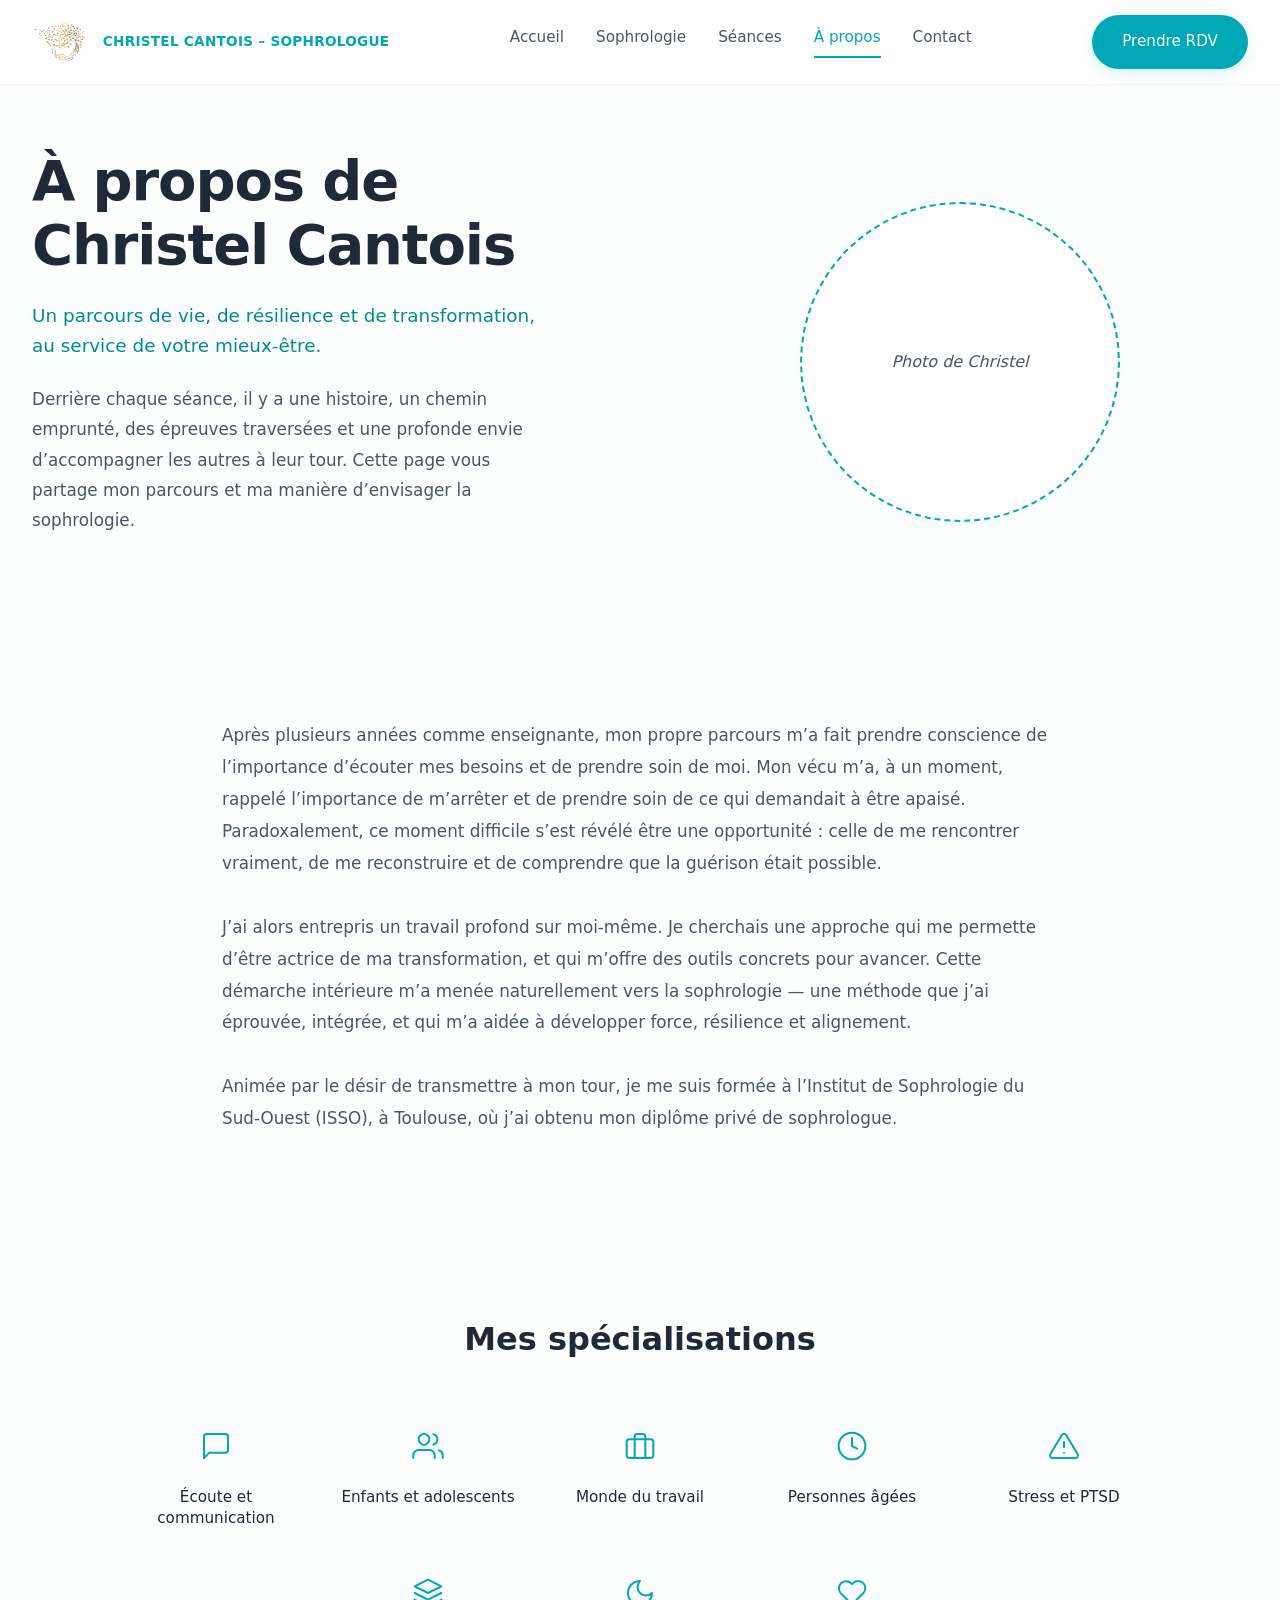
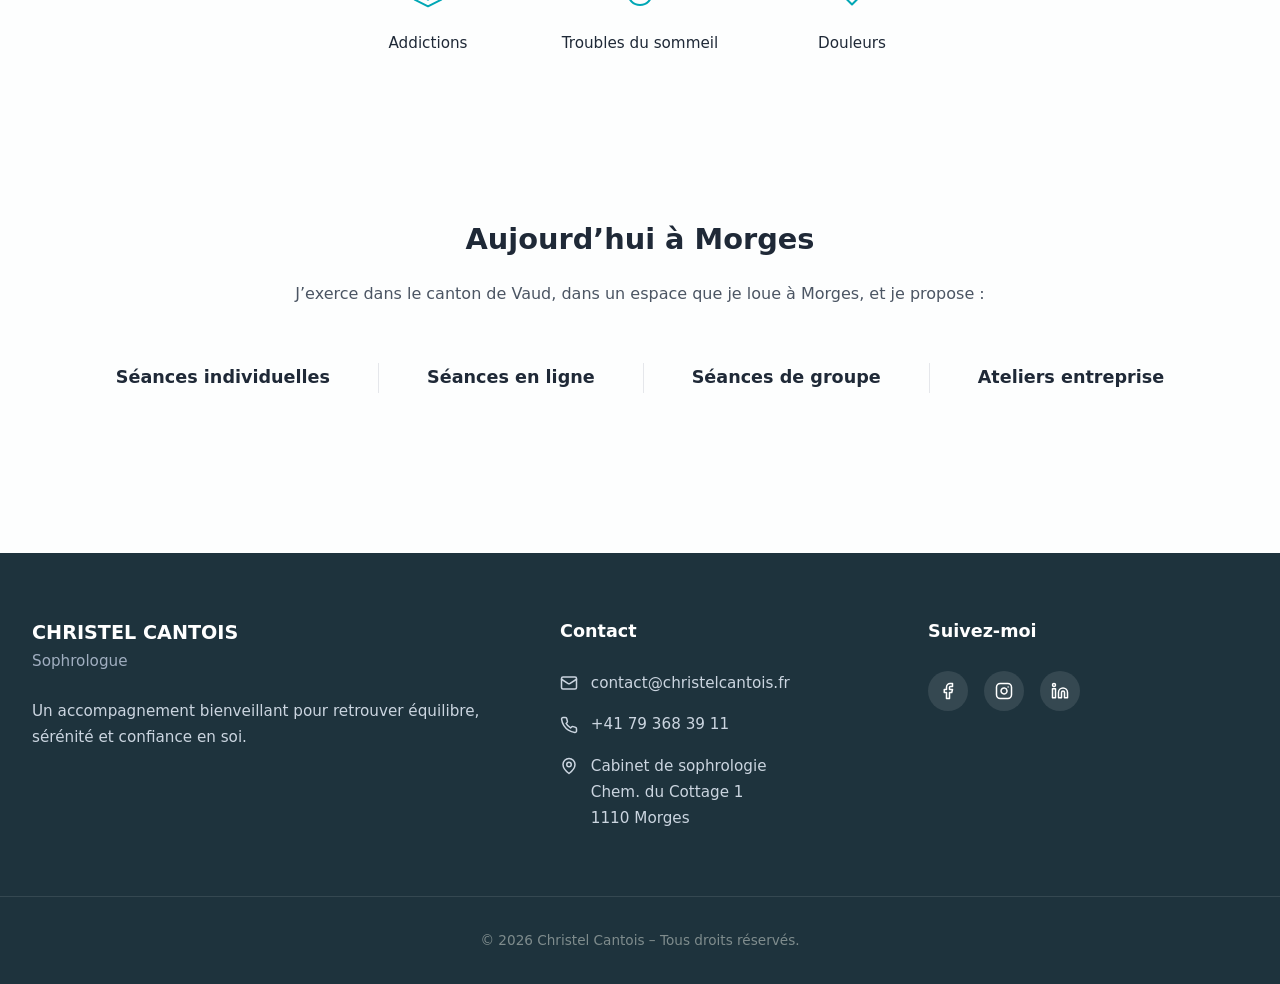
==== a-propos.html @ 63d5b056 "Refactoring for push to prod" ====
<!DOCTYPE html>
<html lang="fr">
<head>
    <meta charset="UTF-8">
    <title>À propos – Christel Cantois, sophrologue à Morges</title>
    <meta name="viewport" content="width=device-width, initial-scale=1.0">
    <link rel="stylesheet" href="assets/css/style.css">
    <style>
        /* Styles pour centrer les icônes des spécialités */
        .specs-container {
            display: flex;
            flex-wrap: wrap;
            justify-content: center;
            gap: 3rem 2rem;
            max-width: 1100px;
            margin: 0 auto;
        }
        .spec-item {
            flex: 0 1 180px;
            text-align: center;
            display: flex;
            flex-direction: column;
            align-items: center;
        }
        .spec-icon {
            color: var(--color-primary);
            margin-bottom: 1rem;
        }
        .spec-text {
            font-weight: 500;
            font-size: 0.95rem;
            line-height: 1.4;
            color: var(--color-text-dark);
        }
    </style>
</head>
<body>
    <header class="site-header">
        <div class="container header-inner">
            <a href="index.html" class="logo">
                <img src="assets/img/png2.png" alt="Logo Christel Cantois">
                <span>Christel Cantois – Sophrologue</span>
            </a>
            
            <nav class="main-nav">
                <a href="index.html" class="nav-link">Accueil</a>
                <a href="sophrologie.html" class="nav-link">Sophrologie</a>
                <a href="seances.html" class="nav-link">Séances</a>
                <a href="a-propos.html" class="nav-link active">À propos</a>
                <a href="contact.html" class="nav-link">Contact</a>
            </nav>

            <a href="contact.html" class="btn btn-primary">Prendre RDV</a>
        </div>
    </header>

    <main>
        <section class="section" style="padding-top: 4rem; padding-bottom: 3rem;">
            <div class="container" style="display: grid; grid-template-columns: repeat(auto-fit, minmax(350px, 1fr)); gap: 4rem; align-items: center;">
                <div class="hero-text">
                    <h1 style="font-size: 3.5rem; margin-bottom: 1.5rem; line-height: 1.15;">À propos de<br>Christel Cantois</h1>
                    <p style="font-size: 1.15rem; color: var(--color-primary-dark); font-weight: 500; line-height: 1.6; margin-bottom: 1.5rem;">
                        Un parcours de vie, de résilience et de transformation, au service de votre mieux-être.
                    </p>
                    <p style="font-size: 1.05rem; color: var(--color-text-body); line-height: 1.8;">
                        Derrière chaque séance, il y a une histoire, un chemin emprunté, des épreuves traversées et une profonde envie d’accompagner les autres à leur tour. Cette page vous partage mon parcours et ma manière d’envisager la sophrologie.
                    </p>
                </div>
                <div style="display: flex; justify-content: center;">
                    <div style="width: 320px; height: 320px; border-radius: 50%; background-color: var(--color-surface); border: 2px dashed var(--color-primary); display: flex; align-items: center; justify-content: center; color: var(--color-text-body); box-shadow: var(--shadow-sm);">
                        <em>Photo de Christel</em>
                    </div>
                </div>
            </div>
        </section>

        <section class="section section-soft">
            <div class="container" style="max-width: 900px;">
                <div style="font-size: 1.05rem; line-height: 1.9; color: var(--color-text-body);">
                    <p style="margin-bottom: 2rem;">
                        Après plusieurs années comme enseignante, mon propre parcours m’a fait prendre conscience de l’importance d’écouter mes besoins et de prendre soin de moi. Mon vécu m’a, à un moment, rappelé l’importance de m’arrêter et de prendre soin de ce qui demandait à être apaisé. Paradoxalement, ce moment difficile s’est révélé être une opportunité : celle de me rencontrer vraiment, de me reconstruire et de comprendre que la guérison était possible.
                    </p>
                    <p style="margin-bottom: 2rem;">
                        J’ai alors entrepris un travail profond sur moi-même. Je cherchais une approche qui me permette d’être actrice de ma transformation, et qui m’offre des outils concrets pour avancer. Cette démarche intérieure m’a menée naturellement vers la sophrologie — une méthode que j’ai éprouvée, intégrée, et qui m’a aidée à développer force, résilience et alignement.
                    </p>
                    <p>
                        Animée par le désir de transmettre à mon tour, je me suis formée à l’Institut de Sophrologie du Sud-Ouest (ISSO), à Toulouse, où j’ai obtenu mon diplôme privé de sophrologue.
                    </p>
                </div>
            </div>
        </section>

        <section class="section">
            <div class="container">
                <h2 style="text-align: center; margin-bottom: 4rem; font-size: 2rem;">Mes spécialisations</h2>
                
                <div class="specs-container">
                    <div class="spec-item">
                        <div class="spec-icon">
                            <svg width="32" height="32" viewBox="0 0 24 24" fill="none" stroke="currentColor" stroke-width="1.5" stroke-linecap="round" stroke-linejoin="round"><path d="M21 15a2 2 0 0 1-2 2H7l-4 4V5a2 2 0 0 1 2-2h14a2 2 0 0 1 2 2z"/></svg>
                        </div>
                        <span class="spec-text">Écoute et communication</span>
                    </div>
                    <div class="spec-item">
                        <div class="spec-icon">
                            <svg width="32" height="32" viewBox="0 0 24 24" fill="none" stroke="currentColor" stroke-width="1.5" stroke-linecap="round" stroke-linejoin="round"><path d="M17 21v-2a4 4 0 0 0-4-4H5a4 4 0 0 0-4 4v2"/><circle cx="9" cy="7" r="4"/><path d="M23 21v-2a4 4 0 0 0-3-3.87"/><path d="M16 3.13a4 4 0 0 1 0 7.75"/></svg>
                        </div>
                        <span class="spec-text">Enfants et adolescents</span>
                    </div>
                    <div class="spec-item">
                        <div class="spec-icon">
                            <svg width="32" height="32" viewBox="0 0 24 24" fill="none" stroke="currentColor" stroke-width="1.5" stroke-linecap="round" stroke-linejoin="round"><rect x="2" y="7" width="20" height="14" rx="2" ry="2"/><path d="M16 21V5a2 2 0 0 0-2-2h-4a2 2 0 0 0-2 2v16"/></svg>
                        </div>
                        <span class="spec-text">Monde du travail</span>
                    </div>
                    <div class="spec-item">
                        <div class="spec-icon">
                            <svg width="32" height="32" viewBox="0 0 24 24" fill="none" stroke="currentColor" stroke-width="1.5" stroke-linecap="round" stroke-linejoin="round"><circle cx="12" cy="12" r="10"/><polyline points="12 6 12 12 16 14"/></svg>
                        </div>
                        <span class="spec-text">Personnes âgées</span>
                    </div>
                    <div class="spec-item">
                        <div class="spec-icon">
                            <svg width="32" height="32" viewBox="0 0 24 24" fill="none" stroke="currentColor" stroke-width="1.5" stroke-linecap="round" stroke-linejoin="round"><path d="M10.29 3.86L1.82 18a2 2 0 0 0 1.71 3h16.94a2 2 0 0 0 1.71-3L13.71 3.86a2 2 0 0 0-3.42 0z"/><line x1="12" y1="9" x2="12" y2="13"/><line x1="12" y1="17" x2="12.01" y2="17"/></svg>
                        </div>
                        <span class="spec-text">Stress et PTSD</span>
                    </div>
                    <div class="spec-item">
                        <div class="spec-icon">
                            <svg width="32" height="32" viewBox="0 0 24 24" fill="none" stroke="currentColor" stroke-width="1.5" stroke-linecap="round" stroke-linejoin="round"><path d="M12 2L2 7l10 5 10-5-10-5z"/><path d="M2 17l10 5 10-5"/><path d="M2 12l10 5 10-5"/></svg>
                        </div>
                        <span class="spec-text">Addictions</span>
                    </div>
                    <div class="spec-item">
                        <div class="spec-icon">
                            <svg width="32" height="32" viewBox="0 0 24 24" fill="none" stroke="currentColor" stroke-width="1.5" stroke-linecap="round" stroke-linejoin="round"><path d="M12 3a6 6 0 0 0 9 9 9 9 0 1 1-9-9Z"/></svg>
                        </div>
                        <span class="spec-text">Troubles du sommeil</span>
                    </div>
                    <div class="spec-item">
                        <div class="spec-icon">
                            <svg width="32" height="32" viewBox="0 0 24 24" fill="none" stroke="currentColor" stroke-width="1.5" stroke-linecap="round" stroke-linejoin="round"><path d="M20.42 4.58a5.4 5.4 0 0 0-7.63 0L12 5.38l-.79-.8a5.4 5.4 0 0 0-7.63 7.63L12 20.59l8.42-8.38a5.4 5.4 0 0 0 0-7.63z"/></svg>
                        </div>
                        <span class="spec-text">Douleurs</span>
                    </div>
                </div>
            </div>
        </section>

        <section class="section section-soft">
            <div class="container" style="text-align: center;">
                <h2 style="margin-bottom: 1rem; font-size: 1.8rem;">Aujourd’hui à Morges</h2>
                <p style="margin-bottom: 3.5rem; color: var(--color-text-body);">
                    J’exerce dans le canton de Vaud, dans un espace que je loue à Morges, et je propose :
                </p>
                
                <div style="display: flex; flex-wrap: wrap; justify-content: center; gap: 2rem 3rem;">
                    <div style="text-align: center;">
                        <h3 style="font-size: 1.1rem; color: var(--color-text-dark); margin: 0;">Séances individuelles</h3>
                    </div>
                    <div style="text-align: center; border-left: 1px solid var(--border-color); padding-left: 3rem;">
                        <h3 style="font-size: 1.1rem; color: var(--color-text-dark); margin: 0;">Séances en ligne</h3>
                    </div>
                    <div style="text-align: center; border-left: 1px solid var(--border-color); padding-left: 3rem;">
                        <h3 style="font-size: 1.1rem; color: var(--color-text-dark); margin: 0;">Séances de groupe</h3>
                    </div>
                    <div style="text-align: center; border-left: 1px solid var(--border-color); padding-left: 3rem;">
                        <h3 style="font-size: 1.1rem; color: var(--color-text-dark); margin: 0;">Ateliers entreprise</h3>
                    </div>
                </div>
            </div>
        </section>
    </main>

    <footer class="site-footer">
        <div class="container footer-inner">
            <div>
                <a href="index.html" class="footer-logo">
                    CHRISTEL CANTOIS
                    <span>Sophrologue</span>
                </a>
                <p style="margin-top: 1.5rem; font-size: 0.95rem;">Un accompagnement bienveillant pour retrouver équilibre, sérénité et confiance en soi.</p>
            </div>
            <div>
                <h4 class="footer-title">Contact</h4>
                <ul class="footer-contact">
                    <li>
                        <svg width="18" height="18" viewBox="0 0 24 24" fill="none" stroke="currentColor" stroke-width="2" stroke-linecap="round" stroke-linejoin="round"><rect width="20" height="16" x="2" y="4" rx="2"/><path d="m22 7-8.97 5.7a1.94 1.94 0 0 1-2.06 0L2 7"/></svg>
                        <span>contact@christelcantois.fr</span>
                    </li>
                    <li>
                        <svg width="18" height="18" viewBox="0 0 24 24" fill="none" stroke="currentColor" stroke-width="2" stroke-linecap="round" stroke-linejoin="round"><path d="M22 16.92v3a2 2 0 0 1-2.18 2 19.79 19.79 0 0 1-8.63-3.07 19.5 19.5 0 0 1-6-6 19.79 19.79 0 0 1-3.07-8.67A2 2 0 0 1 4.11 2h3a2 2 0 0 1 2 1.72 12.84 12.84 0 0 0 .7 2.81 2 2 0 0 1-.45 2.11L8.09 9.91a16 16 0 0 0 6 6l1.27-1.27a2 2 0 0 1 2.11-.45 12.84 12.84 0 0 0 2.81.7A2 2 0 0 1 22 16.92z"/></svg>
                        <span>+41 79 368 39 11</span>
                    </li>
                    <li>
                        <svg width="18" height="18" viewBox="0 0 24 24" fill="none" stroke="currentColor" stroke-width="2" stroke-linecap="round" stroke-linejoin="round"><path d="M20 10c0 6-8 12-8 12s-8-6-8-12a8 8 0 0 1 16 0Z"/><circle cx="12" cy="10" r="3"/></svg>
                        <span>Cabinet de sophrologie<br>Chem. du Cottage 1<br>1110 Morges</span>
                    </li>
                </ul>
            </div>
            <div>
                <h4 class="footer-title">Suivez-moi</h4>
                <div class="social-links">
                    <a href="#"><svg width="18" height="18" viewBox="0 0 24 24" fill="none" stroke="currentColor" stroke-width="2" stroke-linecap="round" stroke-linejoin="round"><path d="M18 2h-3a5 5 0 0 0-5 5v3H7v4h3v8h4v-8h3l1-4h-4V7a1 1 0 0 1 1-1h3z"/></svg></a>
                    <a href="#"><svg width="18" height="18" viewBox="0 0 24 24" fill="none" stroke="currentColor" stroke-width="2" stroke-linecap="round" stroke-linejoin="round"><rect width="20" height="20" x="2" y="2" rx="5" ry="5"/><path d="M16 11.37A4 4 0 1 1 12.63 8 4 4 0 0 1 16 11.37z"/><line x1="17.5" x2="17.51" y1="6.5" y2="6.5"/></svg></a>
                    <a href="#"><svg width="18" height="18" viewBox="0 0 24 24" fill="none" stroke="currentColor" stroke-width="2" stroke-linecap="round" stroke-linejoin="round"><path d="M16 8a6 6 0 0 1 6 6v7h-4v-7a2 2 0 0 0-2-2 2 2 0 0 0-2 2v7h-4v-7a6 6 0 0 1 6-6z"/><rect width="4" height="12" x="2" y="9"/><circle cx="4" cy="4" r="2"/></svg></a>
                </div>
            </div>
        </div>
        <div style="border-top: 1px solid rgba(255,255,255,0.1); padding-top: 2rem; text-align: center; font-size: 0.85rem; color: #7f8c8d;">
            <span>© 2026 Christel Cantois – Tous droits réservés.</span>
        </div>
    </footer>
</body>
</html>
---- assets/css/style.css ----
/* ==========================================================================
   VARIABLES & RESET
   ========================================================================== */
:root {
    --color-bg: #FDFEFE; /* Un blanc avec une infime goutte de cyan (plus fidèle à Figma) */
    --color-surface: #ffffff; /* Fond blanc pur pour les cartes/blocs */
    --color-primary: #00A7B5; 
    --color-primary-dark: #008A96; /* Un peu moins sombre pour un hover plus doux */
    --color-text-dark: #1F2937; /* Gris très foncé pour les titres */
    --color-text-body: #4B5563; /* Gris pour le texte courant */
    --color-footer: #1e333d;
    --border-color: #E5E7EB;
    
    /* Rayons de bordure */
    --radius-lg: 32px; 
    --radius-md: 20px;
    --radius-sm: 12px;
    
    /* OMBRES ADOUCIES (Style Figma) */
    --shadow-sm: 0 2px 8px rgba(0, 0, 0, 0.02);
    --shadow-card: 0 8px 24px rgba(0, 0, 0, 0.03); 
    --shadow-card-hover: 0 16px 32px rgba(0, 0, 0, 0.06);
    --shadow-image: 0 20px 40px rgba(0, 0, 0, 0.08); /* Ombre douce pour l'image */
    --shadow-btn: 0 4px 12px rgba(0, 167, 181, 0.15); /* Ombre très discrète */
    --shadow-btn-hover: 0 6px 16px rgba(0, 167, 181, 0.25);
    
    --font-main: "Nunito", "Poppins", system-ui, sans-serif;
    --transition: 0.25s ease;
}

*, *::before, *::after { box-sizing: border-box; }

body {
    margin: 0;
    font-family: var(--font-main);
    background: var(--color-bg);
    color: var(--color-text-body);
    line-height: 1.7; 
    font-size: 1rem; 
}

.container {
    width: 100%;
    max-width: 1280px; 
    margin: 0 auto;
    padding: 0 2rem;
}

/* Typographie */
h1, h2, h3, h4 { color: var(--color-text-dark); font-weight: 700; margin-top: 0; }
.text-primary { color: var(--color-primary); }

/* Boutons (Ajustés au format Figma) */
.btn {
    display: inline-flex;
    align-items: center;
    justify-content: center;
    padding: 0.75rem 1.75rem; /* Boutons plus fins, format "pilule" */
    border-radius: 9999px;
    font-weight: 500;
    font-size: 0.95rem;
    text-decoration: none;
    transition: var(--transition);
    cursor: pointer;
    border: 2px solid transparent;
}
.btn-primary { 
    background-color: var(--color-primary); 
    color: white; 
    box-shadow: var(--shadow-btn);
}
.btn-primary:hover { 
    background-color: var(--color-primary-dark); 
    transform: translateY(-1px);
    box-shadow: var(--shadow-btn-hover);
}
.btn-outline { 
    background-color: transparent; 
    color: var(--color-primary); 
    border-color: var(--color-primary); 
}
.btn-outline:hover { 
    background-color: var(--color-surface); 
    box-shadow: var(--shadow-sm);
}
.btn-full { width: 100%; }

/* ==========================================================================
   HEADER (Navigation) - Refait pour coller au pixel près à Figma
   ========================================================================== */
.site-header {
    padding: 0.8rem 0; /* Header beaucoup plus fin */
    background: var(--color-surface);
    position: sticky;
    top: 0;
    z-index: 50;
    border-bottom: 1px solid rgba(0,0,0,0.03);
    box-shadow: none; /* Figma n'a pas d'ombre sous le header */
}
.header-inner { display: flex; justify-content: space-between; align-items: center; }
.logo {
    display: flex; align-items: center; gap: 0.8rem; text-decoration: none;
    color: var(--color-primary); font-weight: 600; font-size: 0.85rem; letter-spacing: 0.02em; text-transform: uppercase;
}
.logo img { height: 58px; } /* Logo plus petit */
.main-nav { display: flex; gap: 2rem; align-items: center; } 
.nav-link {
    text-decoration: none; color: var(--color-text-body); font-weight: 500; font-size: 0.95rem;
    padding-bottom: 0.3rem; border-bottom: 2px solid transparent; transition: var(--transition);
}
.nav-link:hover { color: var(--color-primary); }
.nav-link.active { color: var(--color-primary); border-bottom-color: var(--color-primary); }

/* ==========================================================================
   HERO SECTION
   ========================================================================== */
.hero { padding: 6rem 0; } 
.hero-inner { display: grid; grid-template-columns: 1fr 1fr; gap: 4rem; align-items: center; }
.hero-text h1 { 
    font-size: 4rem; 
    line-height: 1.15; 
    margin-bottom: 1.5rem; 
    letter-spacing: -0.02em;
}
.hero-text p { 
    font-size: 1.1rem; 
    margin-bottom: 2.5rem; 
    max-width: 90%; 
    line-height: 1.6;
}
.hero-actions { display: flex; gap: 1rem; }
.hero-image {
    width: 100%; 
    height: 480px; 
    border-radius: var(--radius-lg);
    overflow: hidden; 
    box-shadow: var(--shadow-image); 
}
.hero-image img { width: 100%; height: 100%; object-fit: cover; }

/* ==========================================================================
   SECTIONS COMMUNES
   ========================================================================== */
.section { padding: 5rem 0; } 
.section-center { text-align: center; }
.section-title { font-size: 2.5rem; margin-bottom: 1.2rem; letter-spacing: -0.01em; } 
.section-subtitle { font-size: 1.1rem; max-width: 700px; margin: 0 auto 3rem auto; color: var(--color-text-body); }

/* Grilles de cartes */
.grid-3 { display: grid; grid-template-columns: repeat(3, 1fr); gap: 2rem; }

/* Cartes (Retrouver équilibre) */
.card {
    background: var(--color-surface); 
    border: 1px solid var(--border-color); /* Bordure discrète comme sur Figma */
    border-radius: var(--radius-lg);
    padding: 2.5rem 2rem; 
    text-align: center; 
    box-shadow: var(--shadow-card); 
    transition: var(--transition);
}
.card:hover { 
    transform: translateY(-5px); 
    box-shadow: var(--shadow-card-hover); 
}
.icon-circle-filled {
    width: 64px; height: 64px; background-color: var(--color-primary); border-radius: 50%;
    display: flex; align-items: center; justify-content: center; margin: 0 auto 1.5rem auto; color: white;
}
.icon-circle-filled svg { width: 28px; height: 28px; }
.card h3 { font-size: 1.25rem; margin-bottom: 1rem; }

/* Cartes (Services) */
.card-service {
    background: var(--color-surface); 
    border: 1px solid var(--border-color);
    border-radius: var(--radius-lg);
    padding: 2.5rem 2rem; 
    box-shadow: var(--shadow-card); 
    display: flex; flex-direction: column; text-align: left;
    transition: var(--transition);
}
.card-service:hover {
    transform: translateY(-5px); 
    box-shadow: var(--shadow-card-hover);
}
.icon-square-outline {
    width: 54px; height: 54px; border: 1px solid var(--border-color); border-radius: var(--radius-sm);
    display: flex; align-items: center; justify-content: center; margin-bottom: 1.5rem;
    color: var(--color-primary); background: white; box-shadow: var(--shadow-sm);
}
.icon-square-outline svg { width: 24px; height: 24px; }
.card-service h3 { font-size: 1.35rem; margin-bottom: 1rem; }
.card-service p { margin-bottom: 1.5rem; flex-grow: 1; font-size: 1rem; }
.service-list { list-style: none; padding: 0; margin: 0 0 2rem 0; }
.service-list li { position: relative; padding-left: 1.5rem; margin-bottom: 0.6rem; font-size: 0.95rem; }
.service-list li::before {
    content: ''; position: absolute; left: 0; top: 0.55rem; width: 6px; height: 6px;
    background-color: #f3c98b; border-radius: 50%;
}

/* ==========================================================================
   SECTION: MON APPROCHE
   ========================================================================== */
.approach-block { max-width: 800px; margin: 0 auto; }
.approach-header { display: flex; align-items: center; gap: 1rem; margin-bottom: 1.5rem; }
.approach-header h2 { margin: 0; font-size: 2.5rem; }
.approach-header svg { color: var(--color-primary); width: 40px; height: 40px; }
.approach-block p { font-size: 1.1rem; margin-bottom: 1.2rem; }

/* ==========================================================================
   CTA BLOCK
   ========================================================================== */
.cta-container {
    background-color: var(--color-surface); 
    border-radius: var(--radius-lg);
    border: 1px solid var(--border-color);
    padding: 4rem; 
    max-width: 900px; 
    margin: 0 auto;
    box-shadow: var(--shadow-card);
}
.cta-title-wrap { display: flex; align-items: center; gap: 1rem; margin-bottom: 1.5rem; }
.cta-title-wrap svg { color: #f3c98b; width: 36px; height: 36px; filter: drop-shadow(0 2px 4px rgba(243, 201, 139, 0.4)); }
.cta-title-wrap h2 { margin: 0; font-size: 2rem; }
.cta-container p { margin-bottom: 2.5rem; font-size: 1.1rem; }
.cta-actions { display: flex; gap: 1rem; }

/* ==========================================================================
   FOOTER
   ========================================================================== */
.site-footer { background-color: var(--color-footer); color: #cbd5e0; padding: 4rem 0 2rem; margin-top: 5rem; }
.footer-inner { display: grid; grid-template-columns: 1.5fr 1fr 1fr; gap: 3rem; margin-bottom: 3rem; }
.footer-logo { color: white; font-weight: 700; font-size: 1.2rem; margin-bottom: 1rem; display: block; text-decoration: none;}
.footer-logo span { font-weight: 400; font-size: 0.95rem; color: #a0aec0; display: block; }
.footer-title { color: white; margin-bottom: 1.5rem; font-size: 1.1rem; }
.footer-contact { list-style: none; padding: 0; margin: 0; }
.footer-contact li { display: flex; gap: 0.8rem; margin-bottom: 1rem; align-items: flex-start; font-size: 0.95rem;}
.footer-contact svg { flex-shrink: 0; margin-top: 0.2rem; }
.social-links { display: flex; gap: 1rem; margin-bottom: 2rem; }
.social-links a {
    display: flex; align-items: center; justify-content: center; width: 40px; height: 40px;
    background: rgba(255,255,255,0.1); border-radius: 50%; color: white; text-decoration: none; transition: var(--transition);
}
.social-links a:hover { background: var(--color-primary); transform: translateY(-2px); }
.hours { list-style: none; padding: 0; margin: 0; font-size: 0.95rem;}
.hours li { margin-bottom: 0.6rem; }

/* ==========================================================================
   RESPONSIVE
   ========================================================================== */
@media (max-width: 900px) {
    .hero-inner, .grid-3, .footer-inner { grid-template-columns: 1fr; gap: 2.5rem; }
    .hero-text h1 { font-size: 3rem; }
    .hero { padding: 3rem 0; }
    .section { padding: 3rem 0; }
    .main-nav { display: none; }
    .cta-container { padding: 2.5rem 1.5rem; }
    .cta-actions, .hero-actions { flex-direction: column; }
    .hero-image { height: 350px; }
}
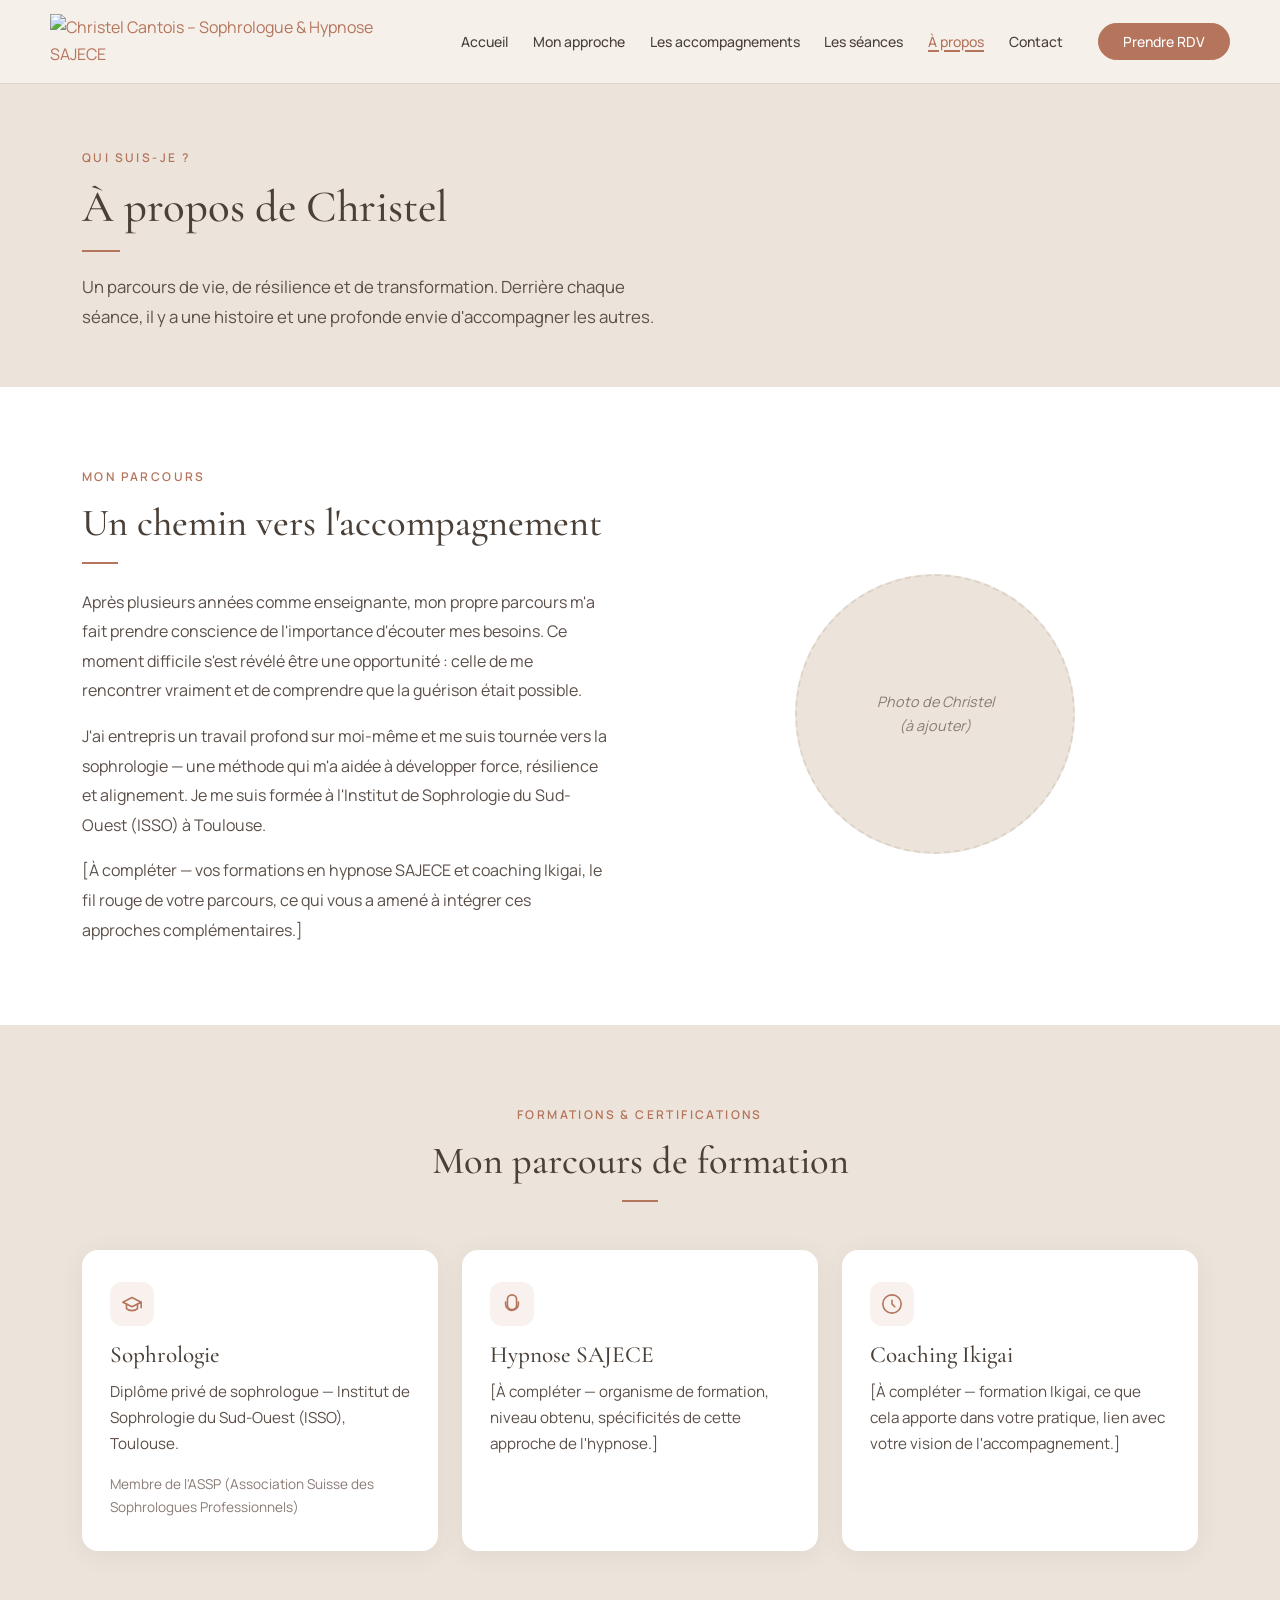
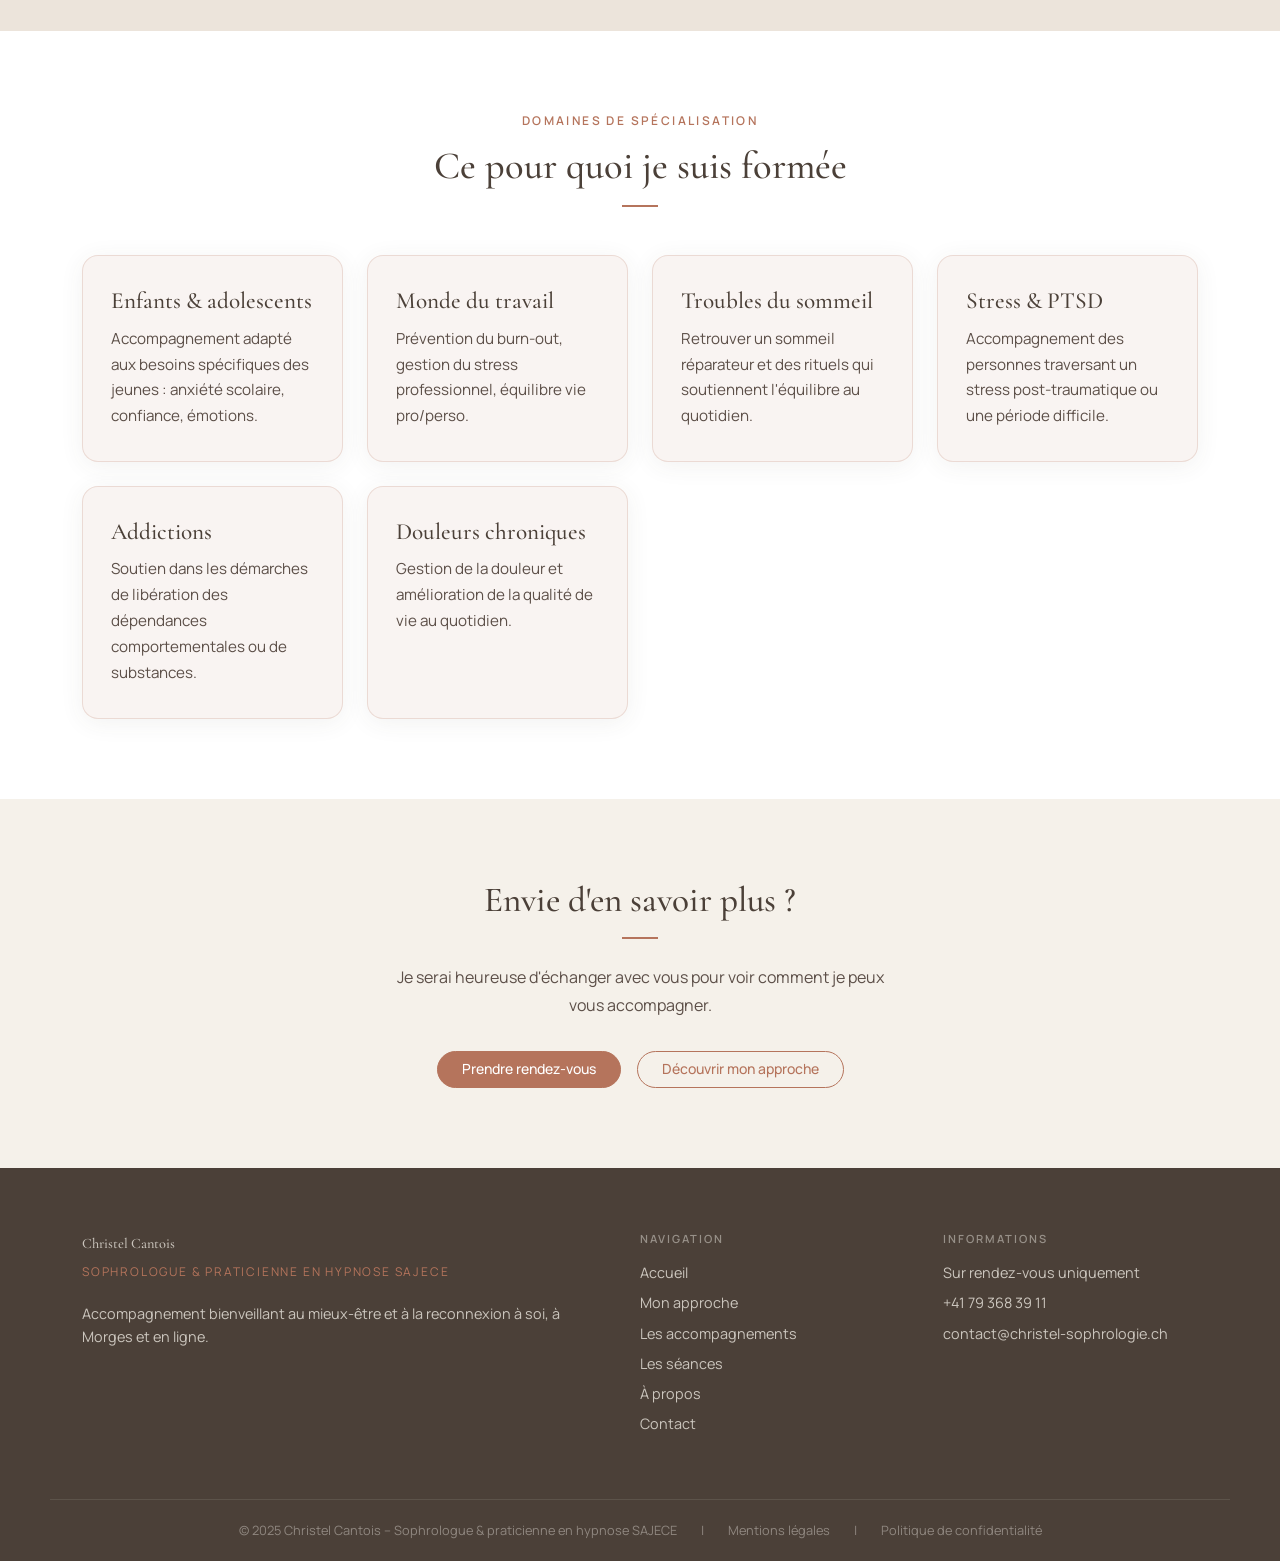
==== commit 1928aef1: "Refonte complète : nouvelle identité visuelle et structure de navigation - Palette terracotta/crème " ====
--- a/a-propos.html
+++ b/a-propos.html
@@ -2,214 +2,189 @@
 <html lang="fr">
 <head>
     <meta charset="UTF-8">
-    <title>À propos – Christel Cantois, sophrologue à Morges</title>
+    <title>À propos – Christel Cantois, sophrologue & praticienne en hypnose SAJECE</title>
     <meta name="viewport" content="width=device-width, initial-scale=1.0">
-    <link rel="stylesheet" href="assets/css/style.css">
-    <style>
-        /* Styles pour centrer les icônes des spécialités */
-        .specs-container {
-            display: flex;
-            flex-wrap: wrap;
-            justify-content: center;
-            gap: 3rem 2rem;
-            max-width: 1100px;
-            margin: 0 auto;
-        }
-        .spec-item {
-            flex: 0 1 180px;
-            text-align: center;
-            display: flex;
-            flex-direction: column;
-            align-items: center;
-        }
-        .spec-icon {
-            color: var(--color-primary);
-            margin-bottom: 1rem;
-        }
-        .spec-text {
-            font-weight: 500;
-            font-size: 0.95rem;
-            line-height: 1.4;
-            color: var(--color-text-dark);
-        }
-    </style>
+    <meta name="description" content="Qui est Christel Cantois ? Son parcours, ses formations en sophrologie, hypnose SAJECE et coaching Ikigai, et sa vision de l'accompagnement.">
+    <link rel="stylesheet" href="css/style.css">
 </head>
 <body>
-    <header class="site-header">
-        <div class="container header-inner">
-            <a href="index.html" class="logo">
-                <img src="assets/img/png2.png" alt="Logo Christel Cantois">
-                <span>Christel Cantois – Sophrologue</span>
+
+<header class="site-header">
+    <div class="container header-inner">
+        <div class="logo">
+            <a href="index.html" class="logo-link">
+                <img src="img/logo.png" alt="Christel Cantois – Sophrologue & Hypnose SAJECE" class="logo-img">
             </a>
-            
-            <nav class="main-nav">
-                <a href="index.html" class="nav-link">Accueil</a>
-                <a href="sophrologie.html" class="nav-link">Sophrologie</a>
-                <a href="seances.html" class="nav-link">Séances</a>
-                <a href="a-propos.html" class="nav-link active">À propos</a>
-                <a href="contact.html" class="nav-link">Contact</a>
-            </nav>
+        </div>
+        <nav class="main-nav">
+            <a href="index.html" class="nav-link">Accueil</a>
+            <a href="mon-approche.html" class="nav-link">Mon approche</a>
+            <a href="accompagnements.html" class="nav-link">Les accompagnements</a>
+            <a href="seances.html" class="nav-link">Les séances</a>
+            <a href="a-propos.html" class="nav-link active">À propos</a>
+            <a href="contact.html" class="nav-link">Contact</a>
+        </nav>
+        <a href="contact.html" class="btn btn-primary">Prendre RDV</a>
+    </div>
+</header>
 
-            <a href="contact.html" class="btn btn-primary">Prendre RDV</a>
+<main>
+
+    <!-- Hero page -->
+    <section class="hero-page">
+        <div class="container">
+            <span class="eyebrow">Qui suis-je ?</span>
+            <h1>À propos de Christel</h1>
+            <div class="hero-divider"></div>
+            <p>Un parcours de vie, de résilience et de transformation. Derrière chaque séance, il y a une histoire et une profonde envie d'accompagner les autres.</p>
         </div>
-    </header>
+    </section>
 
-    <main>
-        <section class="section" style="padding-top: 4rem; padding-bottom: 3rem;">
-            <div class="container" style="display: grid; grid-template-columns: repeat(auto-fit, minmax(350px, 1fr)); gap: 4rem; align-items: center;">
-                <div class="hero-text">
-                    <h1 style="font-size: 3.5rem; margin-bottom: 1.5rem; line-height: 1.15;">À propos de<br>Christel Cantois</h1>
-                    <p style="font-size: 1.15rem; color: var(--color-primary-dark); font-weight: 500; line-height: 1.6; margin-bottom: 1.5rem;">
-                        Un parcours de vie, de résilience et de transformation, au service de votre mieux-être.
-                    </p>
-                    <p style="font-size: 1.05rem; color: var(--color-text-body); line-height: 1.8;">
-                        Derrière chaque séance, il y a une histoire, un chemin emprunté, des épreuves traversées et une profonde envie d’accompagner les autres à leur tour. Cette page vous partage mon parcours et ma manière d’envisager la sophrologie.
-                    </p>
-                </div>
-                <div style="display: flex; justify-content: center;">
-                    <div style="width: 320px; height: 320px; border-radius: 50%; background-color: var(--color-surface); border: 2px dashed var(--color-primary); display: flex; align-items: center; justify-content: center; color: var(--color-text-body); box-shadow: var(--shadow-sm);">
-                        <em>Photo de Christel</em>
-                    </div>
-                </div>
+    <!-- Parcours -->
+    <section class="section section-white">
+        <div class="container two-col">
+            <div>
+                <span class="eyebrow">Mon parcours</span>
+                <h2 class="section-title">Un chemin vers l'accompagnement</h2>
+                <div class="section-divider"></div>
+                <p style="color: var(--color-text-body); line-height: 1.85; margin-bottom: 1rem;">
+                    Après plusieurs années comme enseignante, mon propre parcours m'a fait prendre conscience de l'importance d'écouter mes besoins. Ce moment difficile s'est révélé être une opportunité : celle de me rencontrer vraiment et de comprendre que la guérison était possible.
+                </p>
+                <p style="color: var(--color-text-body); line-height: 1.85; margin-bottom: 1rem;">
+                    J'ai entrepris un travail profond sur moi-même et me suis tournée vers la sophrologie — une méthode qui m'a aidée à développer force, résilience et alignement. Je me suis formée à l'Institut de Sophrologie du Sud-Ouest (ISSO) à Toulouse.
+                </p>
+                <p style="color: var(--color-text-body); line-height: 1.85;">
+                    [À compléter — vos formations en hypnose SAJECE et coaching Ikigai, le fil rouge de votre parcours, ce qui vous a amené à intégrer ces approches complémentaires.]
+                </p>
             </div>
-        </section>
-
-        <section class="section section-soft">
-            <div class="container" style="max-width: 900px;">
-                <div style="font-size: 1.05rem; line-height: 1.9; color: var(--color-text-body);">
-                    <p style="margin-bottom: 2rem;">
-                        Après plusieurs années comme enseignante, mon propre parcours m’a fait prendre conscience de l’importance d’écouter mes besoins et de prendre soin de moi. Mon vécu m’a, à un moment, rappelé l’importance de m’arrêter et de prendre soin de ce qui demandait à être apaisé. Paradoxalement, ce moment difficile s’est révélé être une opportunité : celle de me rencontrer vraiment, de me reconstruire et de comprendre que la guérison était possible.
-                    </p>
-                    <p style="margin-bottom: 2rem;">
-                        J’ai alors entrepris un travail profond sur moi-même. Je cherchais une approche qui me permette d’être actrice de ma transformation, et qui m’offre des outils concrets pour avancer. Cette démarche intérieure m’a menée naturellement vers la sophrologie — une méthode que j’ai éprouvée, intégrée, et qui m’a aidée à développer force, résilience et alignement.
-                    </p>
-                    <p>
-                        Animée par le désir de transmettre à mon tour, je me suis formée à l’Institut de Sophrologie du Sud-Ouest (ISSO), à Toulouse, où j’ai obtenu mon diplôme privé de sophrologue.
-                    </p>
-                </div>
-            </div>
-        </section>
-
-        <section class="section">
-            <div class="container">
-                <h2 style="text-align: center; margin-bottom: 4rem; font-size: 2rem;">Mes spécialisations</h2>
-                
-                <div class="specs-container">
-                    <div class="spec-item">
-                        <div class="spec-icon">
-                            <svg width="32" height="32" viewBox="0 0 24 24" fill="none" stroke="currentColor" stroke-width="1.5" stroke-linecap="round" stroke-linejoin="round"><path d="M21 15a2 2 0 0 1-2 2H7l-4 4V5a2 2 0 0 1 2-2h14a2 2 0 0 1 2 2z"/></svg>
-                        </div>
-                        <span class="spec-text">Écoute et communication</span>
-                    </div>
-                    <div class="spec-item">
-                        <div class="spec-icon">
-                            <svg width="32" height="32" viewBox="0 0 24 24" fill="none" stroke="currentColor" stroke-width="1.5" stroke-linecap="round" stroke-linejoin="round"><path d="M17 21v-2a4 4 0 0 0-4-4H5a4 4 0 0 0-4 4v2"/><circle cx="9" cy="7" r="4"/><path d="M23 21v-2a4 4 0 0 0-3-3.87"/><path d="M16 3.13a4 4 0 0 1 0 7.75"/></svg>
-                        </div>
-                        <span class="spec-text">Enfants et adolescents</span>
-                    </div>
-                    <div class="spec-item">
-                        <div class="spec-icon">
-                            <svg width="32" height="32" viewBox="0 0 24 24" fill="none" stroke="currentColor" stroke-width="1.5" stroke-linecap="round" stroke-linejoin="round"><rect x="2" y="7" width="20" height="14" rx="2" ry="2"/><path d="M16 21V5a2 2 0 0 0-2-2h-4a2 2 0 0 0-2 2v16"/></svg>
-                        </div>
-                        <span class="spec-text">Monde du travail</span>
-                    </div>
-                    <div class="spec-item">
-                        <div class="spec-icon">
-                            <svg width="32" height="32" viewBox="0 0 24 24" fill="none" stroke="currentColor" stroke-width="1.5" stroke-linecap="round" stroke-linejoin="round"><circle cx="12" cy="12" r="10"/><polyline points="12 6 12 12 16 14"/></svg>
-                        </div>
-                        <span class="spec-text">Personnes âgées</span>
-                    </div>
-                    <div class="spec-item">
-                        <div class="spec-icon">
-                            <svg width="32" height="32" viewBox="0 0 24 24" fill="none" stroke="currentColor" stroke-width="1.5" stroke-linecap="round" stroke-linejoin="round"><path d="M10.29 3.86L1.82 18a2 2 0 0 0 1.71 3h16.94a2 2 0 0 0 1.71-3L13.71 3.86a2 2 0 0 0-3.42 0z"/><line x1="12" y1="9" x2="12" y2="13"/><line x1="12" y1="17" x2="12.01" y2="17"/></svg>
-                        </div>
-                        <span class="spec-text">Stress et PTSD</span>
-                    </div>
-                    <div class="spec-item">
-                        <div class="spec-icon">
-                            <svg width="32" height="32" viewBox="0 0 24 24" fill="none" stroke="currentColor" stroke-width="1.5" stroke-linecap="round" stroke-linejoin="round"><path d="M12 2L2 7l10 5 10-5-10-5z"/><path d="M2 17l10 5 10-5"/><path d="M2 12l10 5 10-5"/></svg>
-                        </div>
-                        <span class="spec-text">Addictions</span>
-                    </div>
-                    <div class="spec-item">
-                        <div class="spec-icon">
-                            <svg width="32" height="32" viewBox="0 0 24 24" fill="none" stroke="currentColor" stroke-width="1.5" stroke-linecap="round" stroke-linejoin="round"><path d="M12 3a6 6 0 0 0 9 9 9 9 0 1 1-9-9Z"/></svg>
-                        </div>
-                        <span class="spec-text">Troubles du sommeil</span>
-                    </div>
-                    <div class="spec-item">
-                        <div class="spec-icon">
-                            <svg width="32" height="32" viewBox="0 0 24 24" fill="none" stroke="currentColor" stroke-width="1.5" stroke-linecap="round" stroke-linejoin="round"><path d="M20.42 4.58a5.4 5.4 0 0 0-7.63 0L12 5.38l-.79-.8a5.4 5.4 0 0 0-7.63 7.63L12 20.59l8.42-8.38a5.4 5.4 0 0 0 0-7.63z"/></svg>
-                        </div>
-                        <span class="spec-text">Douleurs</span>
-                    </div>
-                </div>
-            </div>
-        </section>
-
-        <section class="section section-soft">
-            <div class="container" style="text-align: center;">
-                <h2 style="margin-bottom: 1rem; font-size: 1.8rem;">Aujourd’hui à Morges</h2>
-                <p style="margin-bottom: 3.5rem; color: var(--color-text-body);">
-                    J’exerce dans le canton de Vaud, dans un espace que je loue à Morges, et je propose :
-                </p>
-                
-                <div style="display: flex; flex-wrap: wrap; justify-content: center; gap: 2rem 3rem;">
-                    <div style="text-align: center;">
-                        <h3 style="font-size: 1.1rem; color: var(--color-text-dark); margin: 0;">Séances individuelles</h3>
-                    </div>
-                    <div style="text-align: center; border-left: 1px solid var(--border-color); padding-left: 3rem;">
-                        <h3 style="font-size: 1.1rem; color: var(--color-text-dark); margin: 0;">Séances en ligne</h3>
-                    </div>
-                    <div style="text-align: center; border-left: 1px solid var(--border-color); padding-left: 3rem;">
-                        <h3 style="font-size: 1.1rem; color: var(--color-text-dark); margin: 0;">Séances de groupe</h3>
-                    </div>
-                    <div style="text-align: center; border-left: 1px solid var(--border-color); padding-left: 3rem;">
-                        <h3 style="font-size: 1.1rem; color: var(--color-text-dark); margin: 0;">Ateliers entreprise</h3>
-                    </div>
-                </div>
-            </div>
-        </section>
-    </main>
-
-    <footer class="site-footer">
-        <div class="container footer-inner">
-            <div>
-                <a href="index.html" class="footer-logo">
-                    CHRISTEL CANTOIS
-                    <span>Sophrologue</span>
-                </a>
-                <p style="margin-top: 1.5rem; font-size: 0.95rem;">Un accompagnement bienveillant pour retrouver équilibre, sérénité et confiance en soi.</p>
-            </div>
-            <div>
-                <h4 class="footer-title">Contact</h4>
-                <ul class="footer-contact">
-                    <li>
-                        <svg width="18" height="18" viewBox="0 0 24 24" fill="none" stroke="currentColor" stroke-width="2" stroke-linecap="round" stroke-linejoin="round"><rect width="20" height="16" x="2" y="4" rx="2"/><path d="m22 7-8.97 5.7a1.94 1.94 0 0 1-2.06 0L2 7"/></svg>
-                        <span>contact@christelcantois.fr</span>
-                    </li>
-                    <li>
-                        <svg width="18" height="18" viewBox="0 0 24 24" fill="none" stroke="currentColor" stroke-width="2" stroke-linecap="round" stroke-linejoin="round"><path d="M22 16.92v3a2 2 0 0 1-2.18 2 19.79 19.79 0 0 1-8.63-3.07 19.5 19.5 0 0 1-6-6 19.79 19.79 0 0 1-3.07-8.67A2 2 0 0 1 4.11 2h3a2 2 0 0 1 2 1.72 12.84 12.84 0 0 0 .7 2.81 2 2 0 0 1-.45 2.11L8.09 9.91a16 16 0 0 0 6 6l1.27-1.27a2 2 0 0 1 2.11-.45 12.84 12.84 0 0 0 2.81.7A2 2 0 0 1 22 16.92z"/></svg>
-                        <span>+41 79 368 39 11</span>
-                    </li>
-                    <li>
-                        <svg width="18" height="18" viewBox="0 0 24 24" fill="none" stroke="currentColor" stroke-width="2" stroke-linecap="round" stroke-linejoin="round"><path d="M20 10c0 6-8 12-8 12s-8-6-8-12a8 8 0 0 1 16 0Z"/><circle cx="12" cy="10" r="3"/></svg>
-                        <span>Cabinet de sophrologie<br>Chem. du Cottage 1<br>1110 Morges</span>
-                    </li>
-                </ul>
-            </div>
-            <div>
-                <h4 class="footer-title">Suivez-moi</h4>
-                <div class="social-links">
-                    <a href="#"><svg width="18" height="18" viewBox="0 0 24 24" fill="none" stroke="currentColor" stroke-width="2" stroke-linecap="round" stroke-linejoin="round"><path d="M18 2h-3a5 5 0 0 0-5 5v3H7v4h3v8h4v-8h3l1-4h-4V7a1 1 0 0 1 1-1h3z"/></svg></a>
-                    <a href="#"><svg width="18" height="18" viewBox="0 0 24 24" fill="none" stroke="currentColor" stroke-width="2" stroke-linecap="round" stroke-linejoin="round"><rect width="20" height="20" x="2" y="2" rx="5" ry="5"/><path d="M16 11.37A4 4 0 1 1 12.63 8 4 4 0 0 1 16 11.37z"/><line x1="17.5" x2="17.51" y1="6.5" y2="6.5"/></svg></a>
-                    <a href="#"><svg width="18" height="18" viewBox="0 0 24 24" fill="none" stroke="currentColor" stroke-width="2" stroke-linecap="round" stroke-linejoin="round"><path d="M16 8a6 6 0 0 1 6 6v7h-4v-7a2 2 0 0 0-2-2 2 2 0 0 0-2 2v7h-4v-7a6 6 0 0 1 6-6z"/><rect width="4" height="12" x="2" y="9"/><circle cx="4" cy="4" r="2"/></svg></a>
+            <div style="display: flex; justify-content: center; align-items: flex-start; padding-top: 1rem;">
+                <div class="photo-circle">
+                    <span>Photo de Christel<br><em>(à ajouter)</em></span>
                 </div>
             </div>
         </div>
-        <div style="border-top: 1px solid rgba(255,255,255,0.1); padding-top: 2rem; text-align: center; font-size: 0.85rem; color: #7f8c8d;">
-            <span>© 2026 Christel Cantois – Tous droits réservés.</span>
+    </section>
+
+    <!-- Formations -->
+    <section class="section section-soft">
+        <div class="container">
+            <div class="section-center" style="margin-bottom: 3rem;">
+                <span class="eyebrow">Formations & certifications</span>
+                <h2 class="section-title">Mon parcours de formation</h2>
+                <div class="section-divider center"></div>
+            </div>
+            <div class="cards-grid">
+                <article class="card">
+                    <div class="card-icon">
+                        <svg width="22" height="22" viewBox="0 0 24 24" fill="none" stroke="currentColor" stroke-width="1.75" stroke-linecap="round" stroke-linejoin="round"><path d="M22 10v6M2 10l10-5 10 5-10 5z"/><path d="M6 12v5c3 3 9 3 12 0v-5"/></svg>
+                    </div>
+                    <h3>Sophrologie</h3>
+                    <p>Diplôme privé de sophrologue — Institut de Sophrologie du Sud-Ouest (ISSO), Toulouse.</p>
+                    <p style="margin-top: 0.5rem; font-size: 0.85rem; color: var(--color-muted);">Membre de l'ASSP (Association Suisse des Sophrologues Professionnels)</p>
+                </article>
+                <article class="card">
+                    <div class="card-icon">
+                        <svg width="22" height="22" viewBox="0 0 24 24" fill="none" stroke="currentColor" stroke-width="1.75" stroke-linecap="round" stroke-linejoin="round"><path d="M12 2a5 5 0 0 1 5 5v6a5 5 0 0 1-10 0V7a5 5 0 0 1 5-5z"/><path d="M19 10v2a7 7 0 0 1-14 0v-2"/></svg>
+                    </div>
+                    <h3>Hypnose SAJECE</h3>
+                    <p>[À compléter — organisme de formation, niveau obtenu, spécificités de cette approche de l'hypnose.]</p>
+                </article>
+                <article class="card">
+                    <div class="card-icon">
+                        <svg width="22" height="22" viewBox="0 0 24 24" fill="none" stroke="currentColor" stroke-width="1.75" stroke-linecap="round" stroke-linejoin="round"><circle cx="12" cy="12" r="10"/><path d="M12 8v4l3 3"/></svg>
+                    </div>
+                    <h3>Coaching Ikigai</h3>
+                    <p>[À compléter — formation Ikigai, ce que cela apporte dans votre pratique, lien avec votre vision de l'accompagnement.]</p>
+                </article>
+            </div>
         </div>
-    </footer>
+    </section>
+
+    <!-- Spécialisations -->
+    <section class="section section-white">
+        <div class="container">
+            <div style="max-width: 680px; margin: 0 auto 3rem; text-align: center;">
+                <span class="eyebrow">Domaines de spécialisation</span>
+                <h2 class="section-title">Ce pour quoi je suis formée</h2>
+                <div class="section-divider center"></div>
+            </div>
+            <div class="cards-grid">
+                <article class="card card-accent">
+                    <h3>Enfants & adolescents</h3>
+                    <p>Accompagnement adapté aux besoins spécifiques des jeunes : anxiété scolaire, confiance, émotions.</p>
+                </article>
+                <article class="card card-accent">
+                    <h3>Monde du travail</h3>
+                    <p>Prévention du burn-out, gestion du stress professionnel, équilibre vie pro/perso.</p>
+                </article>
+                <article class="card card-accent">
+                    <h3>Troubles du sommeil</h3>
+                    <p>Retrouver un sommeil réparateur et des rituels qui soutiennent l'équilibre au quotidien.</p>
+                </article>
+                <article class="card card-accent">
+                    <h3>Stress & PTSD</h3>
+                    <p>Accompagnement des personnes traversant un stress post-traumatique ou une période difficile.</p>
+                </article>
+                <article class="card card-accent">
+                    <h3>Addictions</h3>
+                    <p>Soutien dans les démarches de libération des dépendances comportementales ou de substances.</p>
+                </article>
+                <article class="card card-accent">
+                    <h3>Douleurs chroniques</h3>
+                    <p>Gestion de la douleur et amélioration de la qualité de vie au quotidien.</p>
+                </article>
+            </div>
+        </div>
+    </section>
+
+    <!-- CTA -->
+    <section class="cta-section">
+        <div class="container">
+            <h2>Envie d'en savoir plus ?</h2>
+            <div class="section-divider center" style="margin-top: 1rem;"></div>
+            <p>Je serai heureuse d'échanger avec vous pour voir comment je peux vous accompagner.</p>
+            <div class="cta-actions">
+                <a href="contact.html" class="btn btn-primary">Prendre rendez-vous</a>
+                <a href="mon-approche.html" class="btn btn-outline">Découvrir mon approche</a>
+            </div>
+        </div>
+    </section>
+
+</main>
+
+<footer class="site-footer">
+    <div class="container footer-inner">
+        <div class="footer-block">
+            <p class="footer-brand">Christel Cantois</p>
+            <span class="footer-tagline">Sophrologue &amp; praticienne en hypnose SAJECE</span>
+            <p class="footer-desc">Accompagnement bienveillant au mieux-être et à la reconnexion à soi, à Morges et en ligne.</p>
+        </div>
+        <div class="footer-block">
+            <h4>Navigation</h4>
+            <ul>
+                <li><a href="index.html">Accueil</a></li>
+                <li><a href="mon-approche.html">Mon approche</a></li>
+                <li><a href="accompagnements.html">Les accompagnements</a></li>
+                <li><a href="seances.html">Les séances</a></li>
+                <li><a href="a-propos.html">À propos</a></li>
+                <li><a href="contact.html">Contact</a></li>
+            </ul>
+        </div>
+        <div class="footer-block">
+            <h4>Informations</h4>
+            <p>Sur rendez-vous uniquement</p>
+            <p>+41 79 368 39 11</p>
+            <p>contact@christel-sophrologie.ch</p>
+        </div>
+    </div>
+    <div class="container footer-bottom">
+        <span>© 2025 Christel Cantois – Sophrologue &amp; praticienne en hypnose SAJECE</span>
+        <span>|</span>
+        <a href="#">Mentions légales</a>
+        <span>|</span>
+        <a href="#">Politique de confidentialité</a>
+    </div>
+</footer>
+
 </body>
-</html>+</html>
--- a/css/style.css
+++ b/css/style.css
@@ -0,0 +1,807 @@
+/* === GOOGLE FONTS === */
+@import url('https://fonts.googleapis.com/css2?family=Cormorant+Garamond:ital,wght@0,400;0,500;0,600;1,400;1,600&family=Manrope:wght@400;500;600&display=swap');
+
+/* === VARIABLES === */
+:root {
+    /* Palette */
+    --color-bg:           #F5F1EA;
+    --color-bg-soft:      #ECE4DB;
+    --color-primary:      #B5745C;
+    --color-primary-dark: #9a5c47;
+    --color-brown:        #4B4038;
+    --color-accent:       #B79AA3;
+    --color-sage:         #A8B0A2;
+    --color-text:         #4B4038;
+    --color-text-body:    #5c4f48;
+    --color-muted:        #8a7b74;
+    --color-border:       #ddd3c8;
+    --color-white:        #ffffff;
+
+    /* Shape */
+    --radius-lg: 24px;
+    --radius-md: 16px;
+    --radius-sm: 8px;
+
+    /* Shadow */
+    --shadow-card:       0 4px 24px rgba(75, 64, 56, 0.07);
+    --shadow-card-hover: 0 12px 36px rgba(75, 64, 56, 0.13);
+    --shadow-soft:       0 2px 12px rgba(75, 64, 56, 0.06);
+
+    /* Motion */
+    --transition: 0.2s ease-out;
+
+    /* Typography */
+    --font-heading: 'Cormorant Garamond', Georgia, serif;
+    --font-body:    'Manrope', system-ui, -apple-system, sans-serif;
+}
+
+/* === RESET === */
+*, *::before, *::after { box-sizing: border-box; }
+html { scroll-behavior: smooth; }
+
+body {
+    margin: 0;
+    font-family: var(--font-body);
+    background: var(--color-bg);
+    color: var(--color-text);
+    font-size: 1rem;
+    line-height: 1.7;
+}
+
+h1, h2, h3, h4 {
+    font-family: var(--font-heading);
+    line-height: 1.2;
+    margin: 0;
+}
+
+p { margin: 0 0 1rem; }
+p:last-child { margin-bottom: 0; }
+
+a { color: var(--color-primary); }
+
+img { max-width: 100%; display: block; }
+
+/* === LAYOUT === */
+.container {
+    width: 100%;
+    max-width: 1180px;
+    margin: 0 auto;
+    padding: 0 2rem;
+}
+
+/* === HEADER === */
+.site-header {
+    position: sticky;
+    top: 0;
+    z-index: 100;
+    background: var(--color-bg);
+    border-bottom: 1px solid var(--color-border);
+}
+
+.header-inner {
+    display: flex;
+    align-items: center;
+    justify-content: space-between;
+    padding: 0.85rem 0;
+    gap: 1.5rem;
+}
+
+.logo-link {
+    display: inline-flex;
+    align-items: center;
+    text-decoration: none;
+    flex-shrink: 0;
+}
+
+.logo-img {
+    height: 56px;
+    width: auto;
+}
+
+/* === NAVIGATION === */
+.main-nav {
+    display: flex;
+    align-items: center;
+    gap: 0.15rem;
+}
+
+.nav-link {
+    text-decoration: none;
+    font-family: var(--font-body);
+    font-size: 0.875rem;
+    font-weight: 500;
+    color: var(--color-text);
+    padding: 0.4rem 0.7rem;
+    border-radius: 999px;
+    transition: color var(--transition), background var(--transition);
+    white-space: nowrap;
+}
+
+.nav-link:hover {
+    color: var(--color-primary);
+    background: rgba(181, 116, 92, 0.07);
+}
+
+.nav-link.active {
+    color: var(--color-primary);
+    text-decoration: underline;
+    text-underline-offset: 3px;
+    text-decoration-thickness: 1.5px;
+}
+
+/* === BUTTONS === */
+.btn {
+    display: inline-flex;
+    align-items: center;
+    justify-content: center;
+    padding: 0.65rem 1.5rem;
+    border-radius: 999px;
+    font-family: var(--font-body);
+    font-size: 0.875rem;
+    font-weight: 500;
+    border: 1.5px solid transparent;
+    cursor: pointer;
+    text-decoration: none;
+    transition: all var(--transition);
+    white-space: nowrap;
+    line-height: 1;
+}
+
+.btn-primary {
+    background: var(--color-primary);
+    color: #ffffff;
+    border-color: var(--color-primary);
+}
+
+.btn-primary:hover {
+    background: var(--color-primary-dark);
+    border-color: var(--color-primary-dark);
+    transform: translateY(-1px);
+    box-shadow: 0 4px 14px rgba(181, 116, 92, 0.3);
+}
+
+.btn-outline {
+    background: transparent;
+    color: var(--color-primary);
+    border-color: var(--color-primary);
+}
+
+.btn-outline:hover {
+    background: rgba(181, 116, 92, 0.07);
+    transform: translateY(-1px);
+}
+
+.btn-ghost {
+    background: rgba(255, 255, 255, 0.85);
+    color: var(--color-brown);
+    border-color: rgba(75, 64, 56, 0.25);
+}
+
+.btn-ghost:hover {
+    background: #ffffff;
+    border-color: rgba(75, 64, 56, 0.45);
+}
+
+/* === HERO FULLSCREEN (Accueil) === */
+.hero-fullscreen {
+    position: relative;
+    min-height: calc(100vh - 84px);
+    display: flex;
+    align-items: center;
+    overflow: hidden;
+    background: var(--color-brown);
+}
+
+.hero-bg {
+    position: absolute;
+    inset: 0;
+    background-image: url('../img/hero.jpg');
+    background-size: cover;
+    background-position: center;
+    z-index: 0;
+}
+
+.hero-bg::after {
+    content: '';
+    position: absolute;
+    inset: 0;
+    background: linear-gradient(
+        to right,
+        rgba(75, 64, 56, 0.62) 0%,
+        rgba(75, 64, 56, 0.3) 55%,
+        rgba(75, 64, 56, 0.05) 100%
+    );
+}
+
+.hero-fullscreen .hero-inner {
+    position: relative;
+    z-index: 1;
+    padding: 5rem 0;
+}
+
+.hero-text {
+    max-width: 580px;
+}
+
+.hero-eyebrow {
+    display: block;
+    font-family: var(--font-body);
+    font-size: 0.75rem;
+    font-weight: 600;
+    letter-spacing: 0.22em;
+    text-transform: uppercase;
+    color: rgba(245, 241, 234, 0.8);
+    margin-bottom: 1.25rem;
+}
+
+.hero-fullscreen .hero-text h1 {
+    font-family: var(--font-heading);
+    font-size: 3.6rem;
+    font-weight: 500;
+    line-height: 1.12;
+    color: #ffffff;
+    margin-bottom: 1rem;
+}
+
+.hero-divider {
+    width: 38px;
+    height: 2px;
+    background: var(--color-primary);
+    margin: 1.25rem 0;
+}
+
+.hero-subtitle {
+    font-size: 1rem;
+    color: rgba(245, 241, 234, 0.88);
+    margin: 0 0 2rem;
+    line-height: 1.65;
+}
+
+.hero-actions {
+    display: flex;
+    flex-wrap: wrap;
+    gap: 1rem;
+}
+
+/* === HERO PAGE (pages intérieures) === */
+.hero-page {
+    padding: 4rem 0 3.5rem;
+    background: var(--color-bg-soft);
+}
+
+.hero-page .eyebrow {
+    margin-bottom: 0.75rem;
+}
+
+.hero-page h1 {
+    font-family: var(--font-heading);
+    font-size: 2.8rem;
+    font-weight: 500;
+    color: var(--color-brown);
+    margin-bottom: 0.5rem;
+}
+
+.hero-page .hero-divider {
+    margin: 1rem 0 1.25rem;
+}
+
+.hero-page p {
+    font-size: 1.05rem;
+    color: var(--color-text-body);
+    max-width: 600px;
+    line-height: 1.75;
+}
+
+/* === SECTIONS === */
+.section {
+    padding: 5rem 0;
+}
+
+.section-soft { background: var(--color-bg-soft); }
+.section-white { background: var(--color-white); }
+.section-dark  { background: var(--color-brown); color: #f5f1ea; }
+.section-center { text-align: center; }
+
+/* Section header */
+.eyebrow {
+    display: block;
+    font-family: var(--font-body);
+    font-size: 0.75rem;
+    font-weight: 600;
+    letter-spacing: 0.2em;
+    text-transform: uppercase;
+    color: var(--color-primary);
+    margin-bottom: 0.75rem;
+}
+
+.section-title {
+    font-family: var(--font-heading);
+    font-size: 2.4rem;
+    font-weight: 500;
+    color: var(--color-brown);
+    line-height: 1.2;
+    margin-bottom: 0.5rem;
+}
+
+.section-dark .section-title { color: #f5f1ea; }
+
+.section-divider {
+    width: 36px;
+    height: 2px;
+    background: var(--color-primary);
+    margin: 1rem 0 1.5rem;
+}
+
+.section-divider.center {
+    margin-left: auto;
+    margin-right: auto;
+}
+
+.section-subtitle {
+    font-size: 1.05rem;
+    color: var(--color-text-body);
+    max-width: 620px;
+    line-height: 1.75;
+}
+
+.section-center .section-subtitle { margin: 0 auto; }
+
+/* === CARDS === */
+.cards-grid {
+    display: grid;
+    grid-template-columns: repeat(auto-fit, minmax(240px, 1fr));
+    gap: 1.5rem;
+}
+
+.card {
+    background: var(--color-white);
+    border-radius: var(--radius-md);
+    padding: 2rem 1.75rem;
+    box-shadow: var(--shadow-card);
+    transition: box-shadow var(--transition), transform var(--transition);
+}
+
+.card:hover {
+    box-shadow: var(--shadow-card-hover);
+    transform: translateY(-2px);
+}
+
+.card-icon {
+    width: 44px;
+    height: 44px;
+    background: rgba(181, 116, 92, 0.1);
+    border-radius: 12px;
+    display: flex;
+    align-items: center;
+    justify-content: center;
+    color: var(--color-primary);
+    margin-bottom: 1rem;
+}
+
+.card h3 {
+    font-family: var(--font-heading);
+    font-size: 1.45rem;
+    font-weight: 500;
+    color: var(--color-brown);
+    margin-bottom: 0.6rem;
+}
+
+.card p {
+    color: var(--color-text-body);
+    font-size: 0.95rem;
+    line-height: 1.7;
+}
+
+/* Card terracotta (accent) */
+.card-accent {
+    background: rgba(181, 116, 92, 0.08);
+    border: 1px solid rgba(181, 116, 92, 0.2);
+}
+
+/* === TWO-COL LAYOUTS === */
+.two-col {
+    display: grid;
+    grid-template-columns: 1fr 1fr;
+    gap: 4rem;
+    align-items: center;
+}
+
+.two-col.asymmetric {
+    grid-template-columns: 3fr 2fr;
+}
+
+.about-grid {
+    display: grid;
+    grid-template-columns: 3fr 2fr;
+    gap: 3rem;
+    align-items: start;
+}
+
+/* === HIGHLIGHT BOX === */
+.highlight-box {
+    background: var(--color-bg-soft);
+    border-radius: var(--radius-md);
+    padding: 2rem 1.75rem;
+    border-left: 3px solid var(--color-primary);
+}
+
+.highlight-box h3 {
+    font-family: var(--font-heading);
+    font-size: 1.4rem;
+    font-weight: 500;
+    color: var(--color-brown);
+    margin-bottom: 0.75rem;
+}
+
+.highlight-box p {
+    color: var(--color-text-body);
+    font-size: 0.95rem;
+    margin-bottom: 0.5rem;
+}
+
+/* === PHOTO PLACEHOLDER (À propos) === */
+.photo-circle {
+    width: 280px;
+    height: 280px;
+    border-radius: 50%;
+    background: var(--color-bg-soft);
+    border: 2px dashed var(--color-border);
+    display: flex;
+    align-items: center;
+    justify-content: center;
+    text-align: center;
+    color: var(--color-muted);
+    font-size: 0.9rem;
+    font-style: italic;
+    margin: 0 auto;
+}
+
+.photo-circle img {
+    width: 100%;
+    height: 100%;
+    object-fit: cover;
+    border-radius: 50%;
+}
+
+/* === QUOTE === */
+.quote-block {
+    text-align: center;
+    padding: 4rem 2rem;
+    background: var(--color-bg-soft);
+}
+
+.quote-block blockquote {
+    font-family: var(--font-heading);
+    font-size: 2rem;
+    font-style: italic;
+    color: var(--color-brown);
+    margin: 0;
+    line-height: 1.4;
+    max-width: 700px;
+    margin: 0 auto;
+}
+
+.quote-mark {
+    font-family: var(--font-heading);
+    font-size: 4rem;
+    color: var(--color-primary);
+    line-height: 0.5;
+    display: block;
+    margin-bottom: 1rem;
+}
+
+.quote-divider {
+    width: 36px;
+    height: 2px;
+    background: var(--color-primary);
+    margin: 1.75rem auto 0;
+}
+
+/* === CTA SECTION === */
+.cta-section {
+    text-align: center;
+    padding: 5rem 0;
+}
+
+.cta-section h2 {
+    font-family: var(--font-heading);
+    font-size: 2.2rem;
+    font-weight: 500;
+    color: var(--color-brown);
+    margin-bottom: 0.75rem;
+}
+
+.cta-section p {
+    color: var(--color-text-body);
+    font-size: 1rem;
+    max-width: 500px;
+    margin: 0 auto 2rem;
+    line-height: 1.75;
+}
+
+.cta-actions {
+    display: flex;
+    justify-content: center;
+    gap: 1rem;
+    flex-wrap: wrap;
+}
+
+/* === APPROACH IMAGE === */
+.approach-img {
+    border-radius: var(--radius-lg);
+    object-fit: cover;
+    width: 100%;
+    height: 420px;
+    box-shadow: var(--shadow-card);
+}
+
+/* === CONTACT LAYOUT === */
+.contact-layout {
+    display: grid;
+    grid-template-columns: 1fr 1.25fr;
+    gap: 4.5rem;
+    align-items: start;
+}
+
+.contact-info h1 {
+    font-family: var(--font-heading);
+    font-size: 2.4rem;
+    font-weight: 500;
+    color: var(--color-brown);
+    margin-bottom: 0.75rem;
+}
+
+.contact-intro {
+    font-size: 1rem;
+    color: var(--color-text-body);
+    margin-bottom: 2.5rem;
+    line-height: 1.75;
+}
+
+.contact-block {
+    margin-bottom: 2rem;
+}
+
+.contact-block h2 {
+    font-family: var(--font-heading);
+    font-size: 1.4rem;
+    font-weight: 500;
+    color: var(--color-brown);
+    margin-bottom: 0.6rem;
+}
+
+.contact-block p, .contact-block a {
+    color: var(--color-text-body);
+    font-size: 0.95rem;
+    text-decoration: none;
+    line-height: 1.7;
+}
+
+.contact-block a:hover { color: var(--color-primary); }
+
+.contact-form-wrapper {
+    background: var(--color-white);
+    border-radius: var(--radius-lg);
+    padding: 2.5rem 2.25rem;
+    box-shadow: var(--shadow-card);
+}
+
+.contact-form-wrapper h2 {
+    font-family: var(--font-heading);
+    font-size: 1.8rem;
+    font-weight: 500;
+    color: var(--color-brown);
+    margin-bottom: 1.75rem;
+}
+
+/* Form */
+.form-grid {
+    display: grid;
+    grid-template-columns: 1fr 1fr;
+    gap: 1rem 1.25rem;
+    margin-bottom: 1rem;
+}
+
+.form-field {
+    display: flex;
+    flex-direction: column;
+    gap: 0.35rem;
+    margin-bottom: 1rem;
+}
+
+.form-field label {
+    font-size: 0.875rem;
+    font-weight: 500;
+    color: var(--color-text);
+}
+
+.req {
+    color: var(--color-primary);
+    margin-left: 0.15rem;
+}
+
+.form-field input,
+.form-field textarea {
+    width: 100%;
+    padding: 0.75rem 1rem;
+    border: 1.5px solid var(--color-border);
+    background: var(--color-bg);
+    border-radius: var(--radius-sm);
+    font-family: var(--font-body);
+    font-size: 0.95rem;
+    color: var(--color-text);
+    outline: none;
+    transition: border-color var(--transition), box-shadow var(--transition), background var(--transition);
+}
+
+.form-field input:focus,
+.form-field textarea:focus {
+    border-color: var(--color-primary);
+    background: var(--color-white);
+    box-shadow: 0 0 0 3px rgba(181, 116, 92, 0.12);
+}
+
+.form-field textarea {
+    resize: vertical;
+    min-height: 140px;
+}
+
+.checkbox {
+    display: flex;
+    align-items: flex-start;
+    gap: 0.75rem;
+    cursor: pointer;
+    font-size: 0.875rem;
+    color: var(--color-muted);
+}
+
+.checkbox input[type="checkbox"] {
+    width: 18px;
+    height: 18px;
+    accent-color: var(--color-primary);
+    cursor: pointer;
+    flex-shrink: 0;
+    margin-top: 0.15rem;
+}
+
+.form-actions {
+    margin-top: 1.5rem;
+}
+
+.form-actions .btn {
+    width: 100%;
+    padding: 0.85rem;
+    font-size: 1rem;
+}
+
+/* === FOOTER === */
+.site-footer {
+    background: var(--color-brown);
+    color: #ece4db;
+    padding-top: 4rem;
+}
+
+.footer-inner {
+    display: grid;
+    grid-template-columns: 2fr 1fr 1fr;
+    gap: 3rem;
+    padding-bottom: 3.5rem;
+}
+
+.footer-brand {
+    font-family: var(--font-heading);
+    font-size: 1.6rem;
+    color: #f5f1ea;
+    margin-bottom: 0.2rem;
+    font-weight: 500;
+}
+
+.footer-tagline {
+    font-size: 0.75rem;
+    letter-spacing: 0.15em;
+    text-transform: uppercase;
+    color: var(--color-primary);
+    margin-bottom: 1.25rem;
+    display: block;
+}
+
+.footer-desc {
+    font-size: 0.9rem;
+    color: rgba(245, 241, 234, 0.65);
+    line-height: 1.65;
+    margin: 0;
+}
+
+.footer-block h4 {
+    font-family: var(--font-body);
+    font-size: 0.7rem;
+    letter-spacing: 0.18em;
+    text-transform: uppercase;
+    color: rgba(245, 241, 234, 0.45);
+    margin-bottom: 1rem;
+    font-weight: 600;
+}
+
+.footer-block ul {
+    list-style: none;
+    padding: 0;
+    margin: 0;
+}
+
+.footer-block li,
+.footer-block p {
+    color: rgba(245, 241, 234, 0.75);
+    font-size: 0.9rem;
+    margin-bottom: 0.45rem;
+    line-height: 1.6;
+}
+
+.footer-block a {
+    color: rgba(245, 241, 234, 0.75);
+    text-decoration: none;
+    transition: color var(--transition);
+}
+
+.footer-block a:hover { color: var(--color-primary); }
+
+.footer-bottom {
+    border-top: 1px solid rgba(245, 241, 234, 0.1);
+    padding: 1.25rem 0;
+    display: flex;
+    align-items: center;
+    justify-content: center;
+    gap: 1.5rem;
+    font-size: 0.8rem;
+    color: rgba(245, 241, 234, 0.4);
+    flex-wrap: wrap;
+}
+
+.footer-bottom a {
+    color: rgba(245, 241, 234, 0.4);
+    text-decoration: none;
+    transition: color var(--transition);
+}
+
+.footer-bottom a:hover { color: rgba(245, 241, 234, 0.75); }
+
+/* === RESPONSIVE === */
+@media (max-width: 1024px) {
+    .section-title { font-size: 2rem; }
+    .hero-fullscreen .hero-text h1 { font-size: 2.9rem; }
+    .two-col, .two-col.asymmetric { gap: 2.5rem; }
+}
+
+@media (max-width: 900px) {
+    .main-nav { display: none; }
+
+    .hero-fullscreen .hero-text h1 { font-size: 2.3rem; }
+    .hero-fullscreen { min-height: auto; }
+    .hero-fullscreen .hero-inner { padding: 4rem 0; }
+
+    .two-col,
+    .two-col.asymmetric,
+    .about-grid,
+    .contact-layout,
+    .footer-inner {
+        grid-template-columns: 1fr;
+        gap: 2rem;
+    }
+
+    .cards-grid { grid-template-columns: 1fr; }
+    .section { padding: 3.5rem 0; }
+    .form-grid { grid-template-columns: 1fr; }
+    .footer-inner { gap: 2rem; padding-bottom: 2.5rem; }
+    .footer-bottom { flex-direction: column; gap: 0.5rem; text-align: center; }
+    .quote-block blockquote { font-size: 1.6rem; }
+    .approach-img { height: 280px; }
+}
+
+@media (max-width: 600px) {
+    .container { padding: 0 1.25rem; }
+    .hero-fullscreen .hero-text h1 { font-size: 2rem; }
+    .hero-page h1 { font-size: 2.1rem; }
+    .section-title { font-size: 1.8rem; }
+    .hero-actions, .cta-actions { flex-direction: column; align-items: flex-start; }
+    .cta-actions { align-items: center; }
+    .header-inner { padding: 0.75rem 0; }
+}
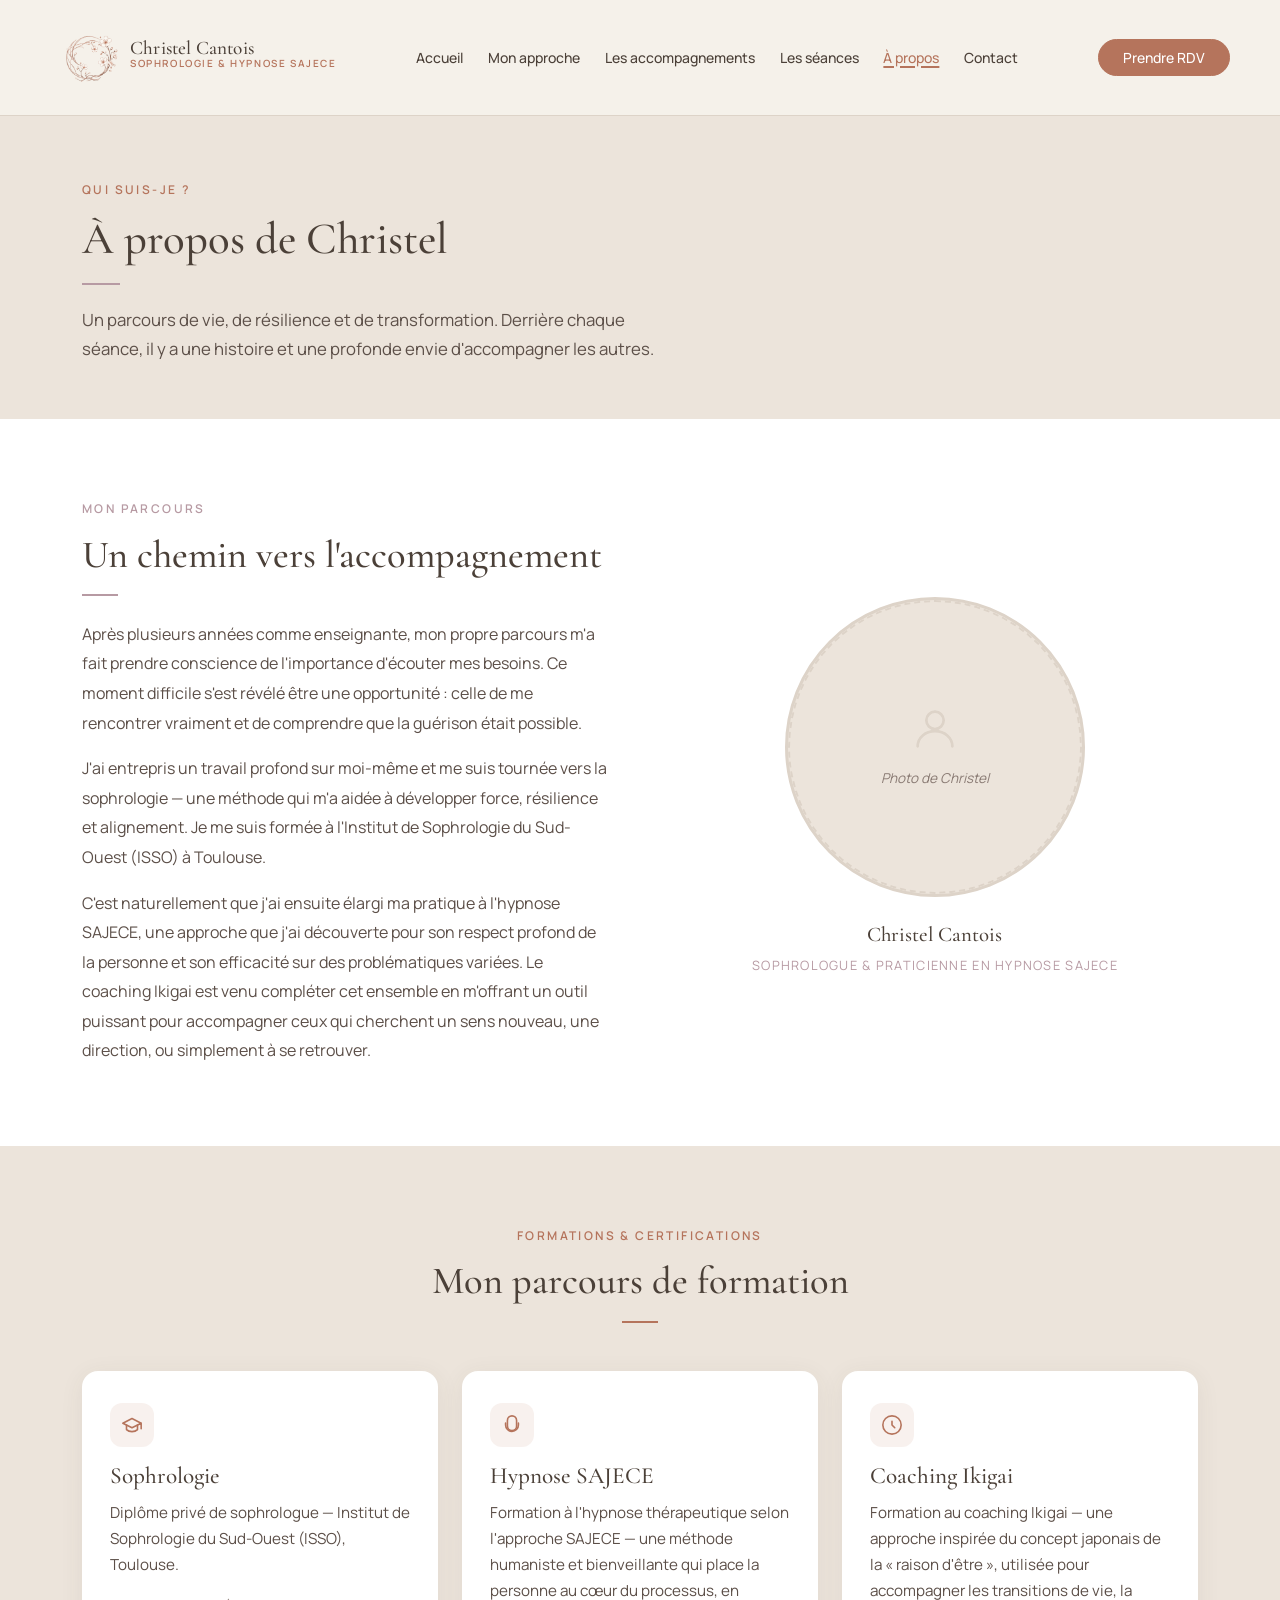
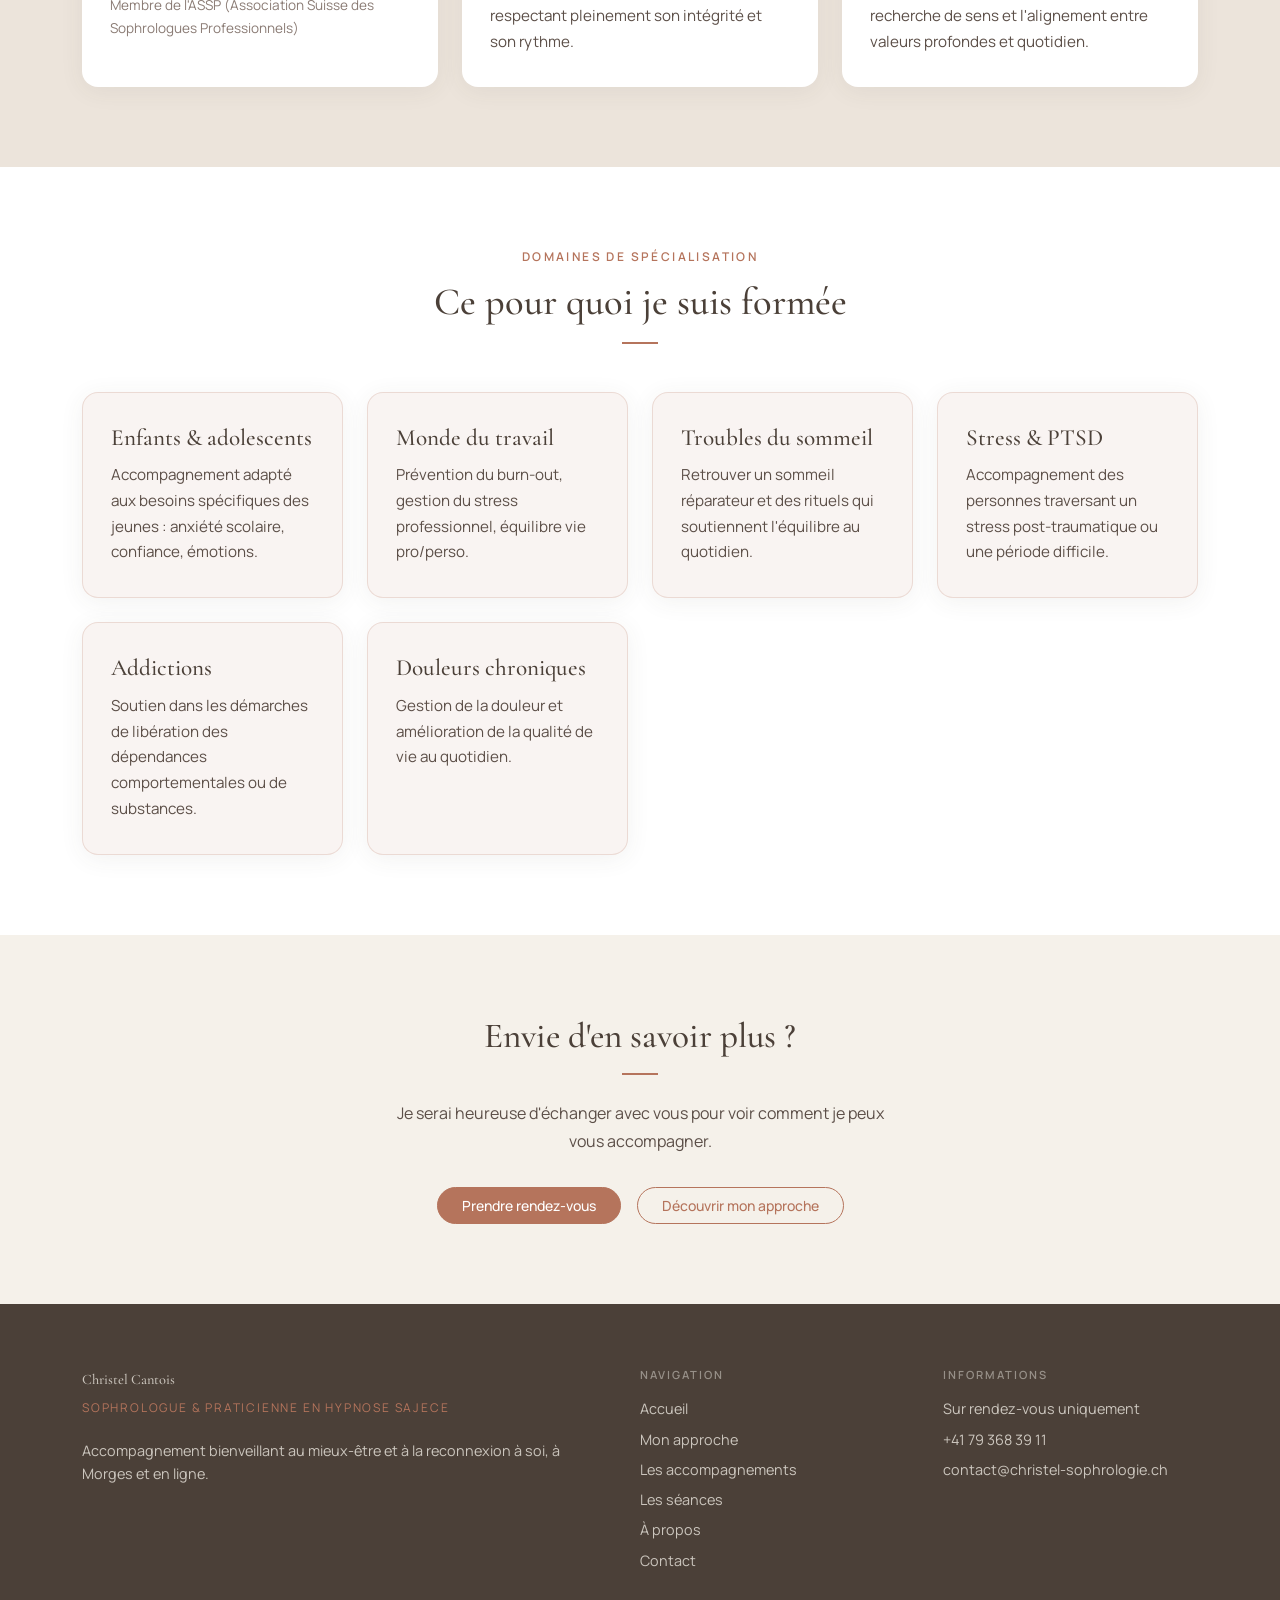
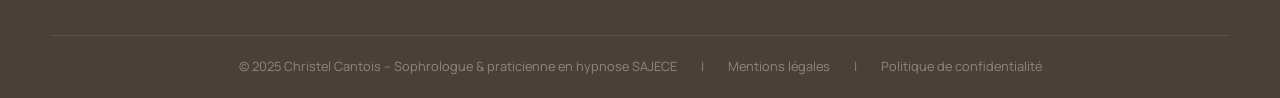
==== commit 0c5c8f69: "Finalisation v2 : contenus, responsive hero, nettoyage - Remplace tous les textes placeholder [À com" ====
--- a/a-propos.html
+++ b/a-propos.html
@@ -1,4 +1,4 @@
-<!DOCTYPE html>
+﻿<!DOCTYPE html>
 <html lang="fr">
 <head>
     <meta charset="UTF-8">
@@ -13,7 +13,11 @@
     <div class="container header-inner">
         <div class="logo">
             <a href="index.html" class="logo-link">
-                <img src="img/logo.png" alt="Christel Cantois – Sophrologue & Hypnose SAJECE" class="logo-img">
+                <img src="img/logo.png" alt="Christel Cantois" class="logo-img">
+                <span class="logo-text-block">
+                    <span class="logo-name">Christel Cantois</span>
+                    <span class="logo-tagline">Sophrologie &amp; Hypnose SAJECE</span>
+                </span>
             </a>
         </div>
         <nav class="main-nav">
@@ -24,6 +28,11 @@
             <a href="a-propos.html" class="nav-link active">À propos</a>
             <a href="contact.html" class="nav-link">Contact</a>
         </nav>
+        <button class="nav-toggle" id="navToggle" aria-label="Ouvrir le menu">
+            <span></span>
+            <span></span>
+            <span></span>
+        </button>
         <a href="contact.html" class="btn btn-primary">Prendre RDV</a>
     </div>
 </header>
@@ -44,9 +53,9 @@
     <section class="section section-white">
         <div class="container two-col">
             <div>
-                <span class="eyebrow">Mon parcours</span>
+                <span class="eyebrow-rose">Mon parcours</span>
                 <h2 class="section-title">Un chemin vers l'accompagnement</h2>
-                <div class="section-divider"></div>
+                <div class="section-divider rose"></div>
                 <p style="color: var(--color-text-body); line-height: 1.85; margin-bottom: 1rem;">
                     Après plusieurs années comme enseignante, mon propre parcours m'a fait prendre conscience de l'importance d'écouter mes besoins. Ce moment difficile s'est révélé être une opportunité : celle de me rencontrer vraiment et de comprendre que la guérison était possible.
                 </p>
@@ -54,12 +63,21 @@
                     J'ai entrepris un travail profond sur moi-même et me suis tournée vers la sophrologie — une méthode qui m'a aidée à développer force, résilience et alignement. Je me suis formée à l'Institut de Sophrologie du Sud-Ouest (ISSO) à Toulouse.
                 </p>
                 <p style="color: var(--color-text-body); line-height: 1.85;">
-                    [À compléter — vos formations en hypnose SAJECE et coaching Ikigai, le fil rouge de votre parcours, ce qui vous a amené à intégrer ces approches complémentaires.]
+                    C'est naturellement que j'ai ensuite élargi ma pratique à l'hypnose SAJECE, une approche que j'ai découverte pour son respect profond de la personne et son efficacité sur des problématiques variées. Le coaching Ikigai est venu compléter cet ensemble en m'offrant un outil puissant pour accompagner ceux qui cherchent un sens nouveau, une direction, ou simplement à se retrouver.
                 </p>
             </div>
-            <div style="display: flex; justify-content: center; align-items: flex-start; padding-top: 1rem;">
-                <div class="photo-circle">
-                    <span>Photo de Christel<br><em>(à ajouter)</em></span>
+            <div class="photo-wrapper">
+                <div class="photo-frame">
+                    <!-- Remplacer le bloc ci-dessous par une vraie photo :
+                         <img src="img/christel.jpg" alt="Christel Cantois"> -->
+                    <div class="photo-placeholder">
+                        <svg width="52" height="52" viewBox="0 0 24 24" fill="none" stroke="currentColor" stroke-width="1.25" stroke-linecap="round" stroke-linejoin="round"><circle cx="12" cy="8" r="4"/><path d="M4 20c0-4 3.6-7 8-7s8 3 8 7"/></svg>
+                        <span>Photo de Christel</span>
+                    </div>
+                </div>
+                <div class="photo-caption">
+                    <p class="photo-name">Christel Cantois</p>
+                    <p class="photo-title">Sophrologue &amp; praticienne en hypnose SAJECE</p>
                 </div>
             </div>
         </div>
@@ -87,14 +105,14 @@
                         <svg width="22" height="22" viewBox="0 0 24 24" fill="none" stroke="currentColor" stroke-width="1.75" stroke-linecap="round" stroke-linejoin="round"><path d="M12 2a5 5 0 0 1 5 5v6a5 5 0 0 1-10 0V7a5 5 0 0 1 5-5z"/><path d="M19 10v2a7 7 0 0 1-14 0v-2"/></svg>
                     </div>
                     <h3>Hypnose SAJECE</h3>
-                    <p>[À compléter — organisme de formation, niveau obtenu, spécificités de cette approche de l'hypnose.]</p>
+                    <p>Formation à l'hypnose thérapeutique selon l'approche SAJECE — une méthode humaniste et bienveillante qui place la personne au cœur du processus, en respectant pleinement son intégrité et son rythme.</p>
                 </article>
                 <article class="card">
                     <div class="card-icon">
                         <svg width="22" height="22" viewBox="0 0 24 24" fill="none" stroke="currentColor" stroke-width="1.75" stroke-linecap="round" stroke-linejoin="round"><circle cx="12" cy="12" r="10"/><path d="M12 8v4l3 3"/></svg>
                     </div>
                     <h3>Coaching Ikigai</h3>
-                    <p>[À compléter — formation Ikigai, ce que cela apporte dans votre pratique, lien avec votre vision de l'accompagnement.]</p>
+                    <p>Formation au coaching Ikigai — une approche inspirée du concept japonais de la « raison d'être », utilisée pour accompagner les transitions de vie, la recherche de sens et l'alignement entre valeurs profondes et quotidien.</p>
                 </article>
             </div>
         </div>
@@ -186,5 +204,24 @@
     </div>
 </footer>
 
+<script>
+(function(){
+    var toggle = document.getElementById("navToggle");
+    var nav = document.querySelector(".main-nav");
+    if (!toggle || !nav) return;
+    toggle.addEventListener("click", function(){
+        nav.classList.toggle("open");
+        toggle.classList.toggle("open");
+        document.body.classList.toggle("nav-open");
+    });
+    nav.querySelectorAll(".nav-link").forEach(function(link){
+        link.addEventListener("click", function(){
+            nav.classList.remove("open");
+            toggle.classList.remove("open");
+            document.body.classList.remove("nav-open");
+        });
+    });
+})();
+</script>
 </body>
 </html>
--- a/css/style.css
+++ b/css/style.css
@@ -94,8 +94,33 @@
 }
 
 .logo-img {
-    height: 56px;
+    height: 80px;
     width: auto;
+}
+
+/* === LOGO TEXT === */
+.logo-text-block {
+    display: flex;
+    flex-direction: column;
+    gap: 0.05rem;
+    line-height: 1;
+}
+
+.logo-name {
+    font-family: var(--font-heading);
+    font-size: 1.2rem;
+    font-weight: 500;
+    color: var(--color-brown);
+    letter-spacing: 0.01em;
+}
+
+.logo-tagline {
+    font-family: var(--font-body);
+    font-size: 0.62rem;
+    font-weight: 600;
+    letter-spacing: 0.16em;
+    text-transform: uppercase;
+    color: var(--color-primary);
 }
 
 /* === NAVIGATION === */
@@ -195,7 +220,7 @@
 .hero-bg {
     position: absolute;
     inset: 0;
-    background-image: url('../img/hero.jpg');
+    background-image: url('../img/bckg_champ.jpg');
     background-size: cover;
     background-position: center;
     z-index: 0;
@@ -263,6 +288,15 @@
     gap: 1rem;
 }
 
+.hero-actions .btn {
+    box-shadow: 0 2px 16px rgba(0, 0, 0, 0.22);
+}
+
+.hero-actions .btn-ghost {
+    background: rgba(255, 255, 255, 0.92);
+    border-color: rgba(255, 255, 255, 0.6);
+}
+
 /* === HERO PAGE (pages intérieures) === */
 .hero-page {
     padding: 4rem 0 3.5rem;
@@ -439,28 +473,102 @@
     margin-bottom: 0.5rem;
 }
 
-/* === PHOTO PLACEHOLDER (À propos) === */
-.photo-circle {
-    width: 280px;
-    height: 280px;
+/* === PHOTO (À propos) === */
+.photo-wrapper {
+    display: flex;
+    flex-direction: column;
+    align-items: center;
+    gap: 1.25rem;
+    padding-top: 0.5rem;
+}
+
+.photo-frame {
+    width: 300px;
+    height: 300px;
     border-radius: 50%;
+    overflow: hidden;
     background: var(--color-bg-soft);
-    border: 2px dashed var(--color-border);
-    display: flex;
-    align-items: center;
-    justify-content: center;
-    text-align: center;
-    color: var(--color-muted);
-    font-size: 0.9rem;
-    font-style: italic;
-    margin: 0 auto;
-}
-
-.photo-circle img {
+    border: 3px solid var(--color-border);
+    flex-shrink: 0;
+}
+
+.photo-frame img {
     width: 100%;
     height: 100%;
     object-fit: cover;
+    object-position: center top;
+    display: block;
+}
+
+.photo-placeholder {
+    width: 100%;
+    height: 100%;
+    display: flex;
+    flex-direction: column;
+    align-items: center;
+    justify-content: center;
+    gap: 0.75rem;
+    color: var(--color-muted);
+    border: 2px dashed var(--color-border);
     border-radius: 50%;
+}
+
+.photo-placeholder svg {
+    color: var(--color-border);
+}
+
+.photo-placeholder span {
+    font-size: 0.85rem;
+    font-style: italic;
+}
+
+.photo-caption {
+    text-align: center;
+}
+
+.photo-name {
+    font-family: var(--font-heading);
+    font-size: 1.3rem;
+    font-weight: 500;
+    color: var(--color-brown);
+    margin: 0;
+}
+
+.photo-title {
+    font-size: 0.8rem;
+    letter-spacing: 0.1em;
+    text-transform: uppercase;
+    color: var(--color-accent);
+    margin: 0.2rem 0 0;
+}
+
+/* === ROSE POUDRÉ VARIANTS === */
+.eyebrow-rose {
+    display: block;
+    font-family: var(--font-body);
+    font-size: 0.75rem;
+    font-weight: 600;
+    letter-spacing: 0.2em;
+    text-transform: uppercase;
+    color: var(--color-accent);
+    margin-bottom: 0.75rem;
+}
+
+.section-divider.rose {
+    background: var(--color-accent);
+}
+
+.hero-page .hero-divider {
+    background: var(--color-accent);
+}
+
+.highlight-box.rose {
+    border-left-color: var(--color-accent);
+}
+
+.card-rose {
+    background: rgba(183, 154, 163, 0.07);
+    border: 1px solid rgba(183, 154, 163, 0.22);
 }
 
 /* === QUOTE === */
@@ -475,16 +583,15 @@
     font-size: 2rem;
     font-style: italic;
     color: var(--color-brown);
-    margin: 0;
+    margin: 0 auto;
     line-height: 1.4;
     max-width: 700px;
-    margin: 0 auto;
 }
 
 .quote-mark {
     font-family: var(--font-heading);
     font-size: 4rem;
-    color: var(--color-primary);
+    color: var(--color-accent);
     line-height: 0.5;
     display: block;
     margin-bottom: 1rem;
@@ -493,7 +600,7 @@
 .quote-divider {
     width: 36px;
     height: 2px;
-    background: var(--color-primary);
+    background: var(--color-accent);
     margin: 1.75rem auto 0;
 }
 
@@ -764,20 +871,96 @@
 
 .footer-bottom a:hover { color: rgba(245, 241, 234, 0.75); }
 
+/* === NAV TOGGLE (hamburger) === */
+.nav-toggle {
+    display: none;
+    flex-direction: column;
+    justify-content: center;
+    gap: 5px;
+    background: none;
+    border: none;
+    cursor: pointer;
+    padding: 0.4rem;
+    flex-shrink: 0;
+    z-index: 300;
+}
+
+.nav-toggle span {
+    display: block;
+    width: 22px;
+    height: 1.5px;
+    background: var(--color-brown);
+    border-radius: 2px;
+    transition: transform 0.25s ease, opacity 0.2s ease;
+}
+
+.nav-toggle.open span:nth-child(1) { transform: translateY(6.5px) rotate(45deg); }
+.nav-toggle.open span:nth-child(2) { opacity: 0; transform: scaleX(0); }
+.nav-toggle.open span:nth-child(3) { transform: translateY(-6.5px) rotate(-45deg); }
+
 /* === RESPONSIVE === */
-@media (max-width: 1024px) {
+
+/* Tablet large — logo tagline disparaît, on gagne de la place */
+@media (max-width: 1100px) {
+    .logo-tagline { display: none; }
+    .logo-img { height: 64px; }
     .section-title { font-size: 2rem; }
     .hero-fullscreen .hero-text h1 { font-size: 2.9rem; }
     .two-col, .two-col.asymmetric { gap: 2.5rem; }
 }
 
+/* Tablet — menu hamburger */
 @media (max-width: 900px) {
-    .main-nav { display: none; }
-
+    /* Hamburger visible */
+    .nav-toggle { display: flex; }
+
+    /* Nav mobile : overlay plein écran */
+    .main-nav {
+        display: none;
+        position: fixed;
+        inset: 0;
+        background: var(--color-bg);
+        flex-direction: column;
+        align-items: center;
+        justify-content: center;
+        gap: 2rem;
+        z-index: 200;
+    }
+
+    .main-nav.open { display: flex; }
+
+    /* Liens agrandis dans le menu mobile */
+    .main-nav .nav-link {
+        font-family: var(--font-heading);
+        font-size: 2rem;
+        font-weight: 400;
+        color: var(--color-brown);
+        padding: 0.25rem 0;
+        border-radius: 0;
+        border-bottom: none;
+    }
+
+    .main-nav .nav-link.active { color: var(--color-primary); text-decoration: none; }
+    .main-nav .nav-link:hover { background: none; color: var(--color-primary); }
+
+    /* Bloquer le scroll quand le menu est ouvert */
+    body.nav-open { overflow: hidden; }
+
+    /* Logo réduit */
+    .logo-img { height: 52px; }
+    .logo-name { font-size: 1rem; }
+    .logo-text-block { display: none; }
+
+    /* Hero */
     .hero-fullscreen .hero-text h1 { font-size: 2.3rem; }
     .hero-fullscreen { min-height: auto; }
-    .hero-fullscreen .hero-inner { padding: 4rem 0; }
-
+    .hero-fullscreen .hero-inner { padding: 4rem 0; justify-content: center; }
+    .hero-fullscreen .hero-text { max-width: 100%; text-align: center; }
+    .hero-fullscreen .hero-text .hero-divider { margin-left: auto; margin-right: auto; }
+    .hero-actions { justify-content: center; }
+    .hero-bg::after { background: rgba(75, 64, 56, 0.52); }
+
+    /* Layouts */
     .two-col,
     .two-col.asymmetric,
     .about-grid,
@@ -793,15 +976,32 @@
     .footer-inner { gap: 2rem; padding-bottom: 2.5rem; }
     .footer-bottom { flex-direction: column; gap: 0.5rem; text-align: center; }
     .quote-block blockquote { font-size: 1.6rem; }
-    .approach-img { height: 280px; }
-}
-
+    .approach-img { height: 250px; }
+    .photo-frame { width: 220px; height: 220px; }
+}
+
+/* Mobile */
 @media (max-width: 600px) {
     .container { padding: 0 1.25rem; }
-    .hero-fullscreen .hero-text h1 { font-size: 2rem; }
-    .hero-page h1 { font-size: 2.1rem; }
-    .section-title { font-size: 1.8rem; }
-    .hero-actions, .cta-actions { flex-direction: column; align-items: flex-start; }
-    .cta-actions { align-items: center; }
-    .header-inner { padding: 0.75rem 0; }
-}
+    .header-inner { padding: 0.6rem 0; }
+    .logo-img { height: 44px; }
+
+    .hero-fullscreen .hero-text h1 { font-size: 1.85rem; }
+    .hero-fullscreen .hero-inner { padding: 3rem 0; }
+    .hero-eyebrow { font-size: 0.7rem; }
+
+    .hero-page h1 { font-size: 1.9rem; }
+    .section-title { font-size: 1.75rem; }
+
+    .hero-actions { flex-direction: column; align-items: center; }
+    .cta-actions { flex-direction: column; align-items: center; }
+
+    .cta-section { padding: 3.5rem 0; }
+    .cta-section h2 { font-size: 1.7rem; }
+
+    .quote-block { padding: 3rem 1.5rem; }
+    .quote-block blockquote { font-size: 1.35rem; }
+    .quote-mark { font-size: 3rem; }
+
+    .contact-form-wrapper { padding: 1.75rem 1.25rem; }
+}
